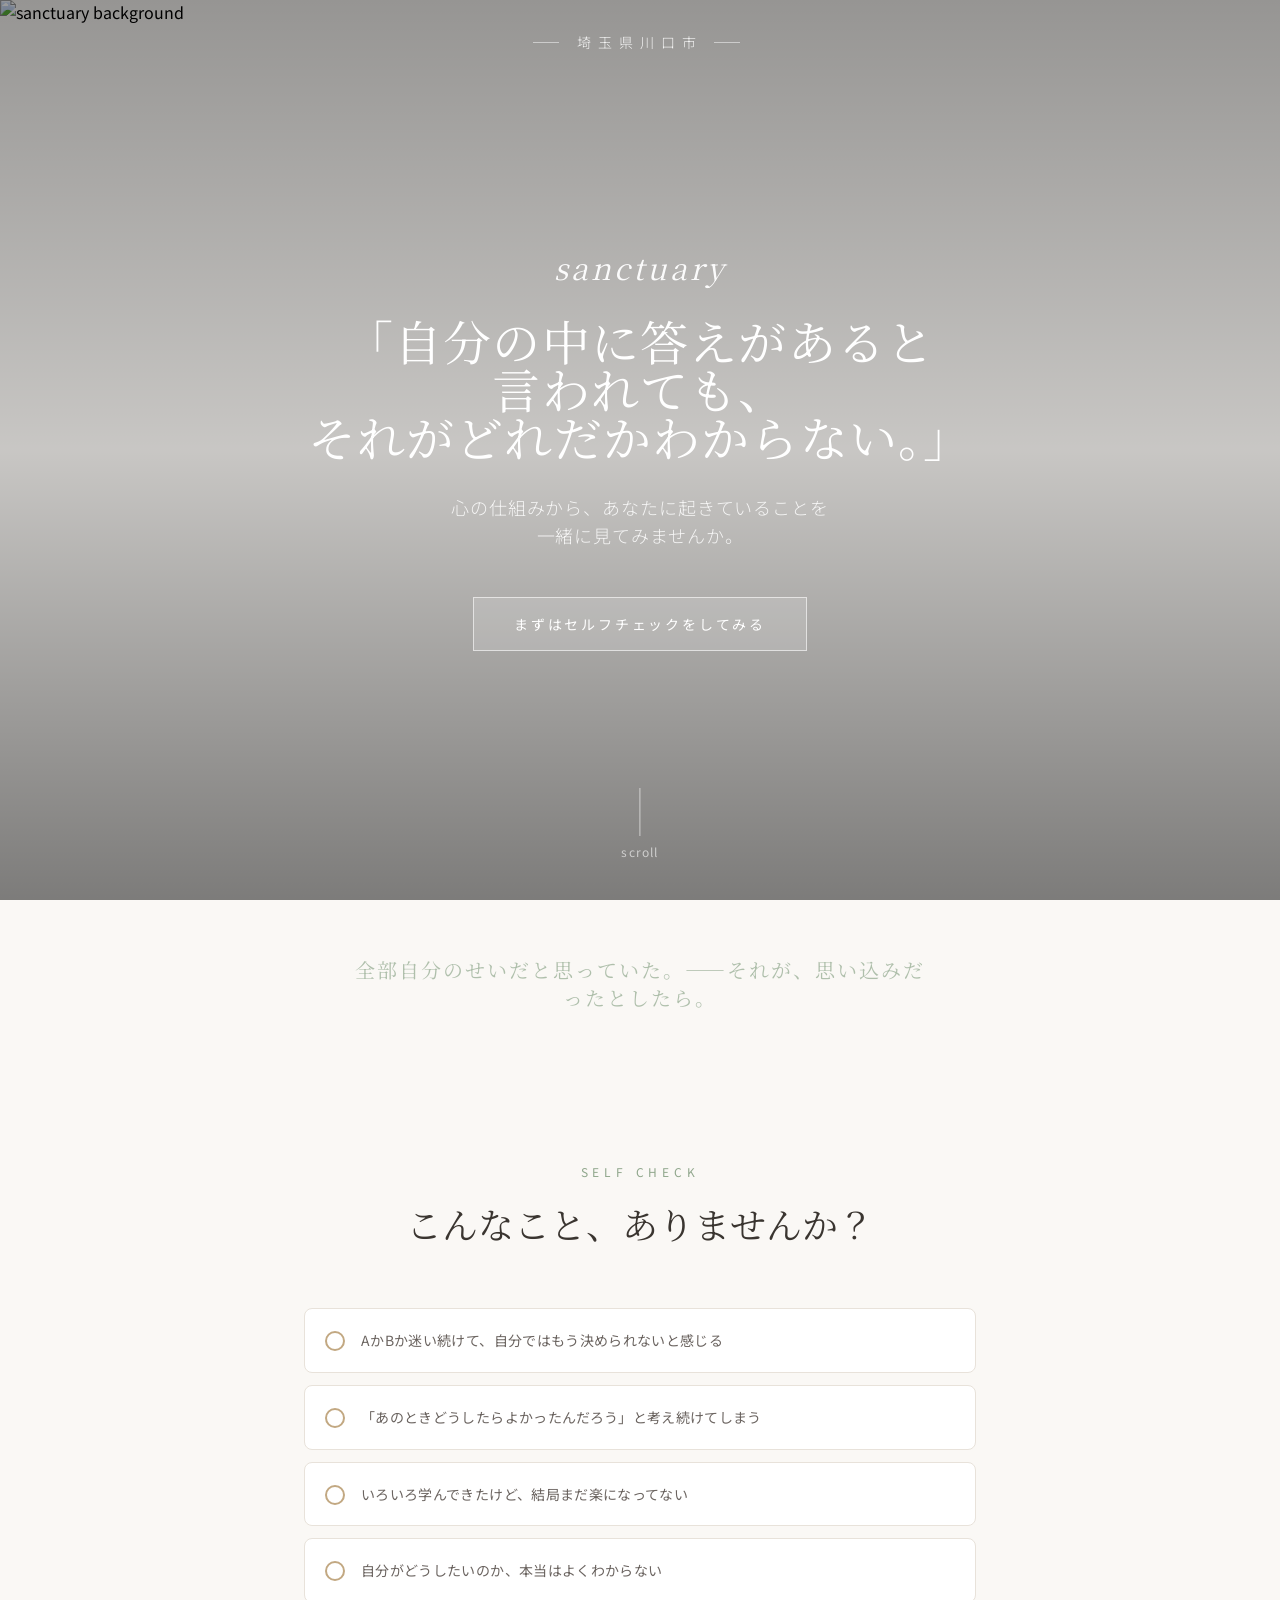
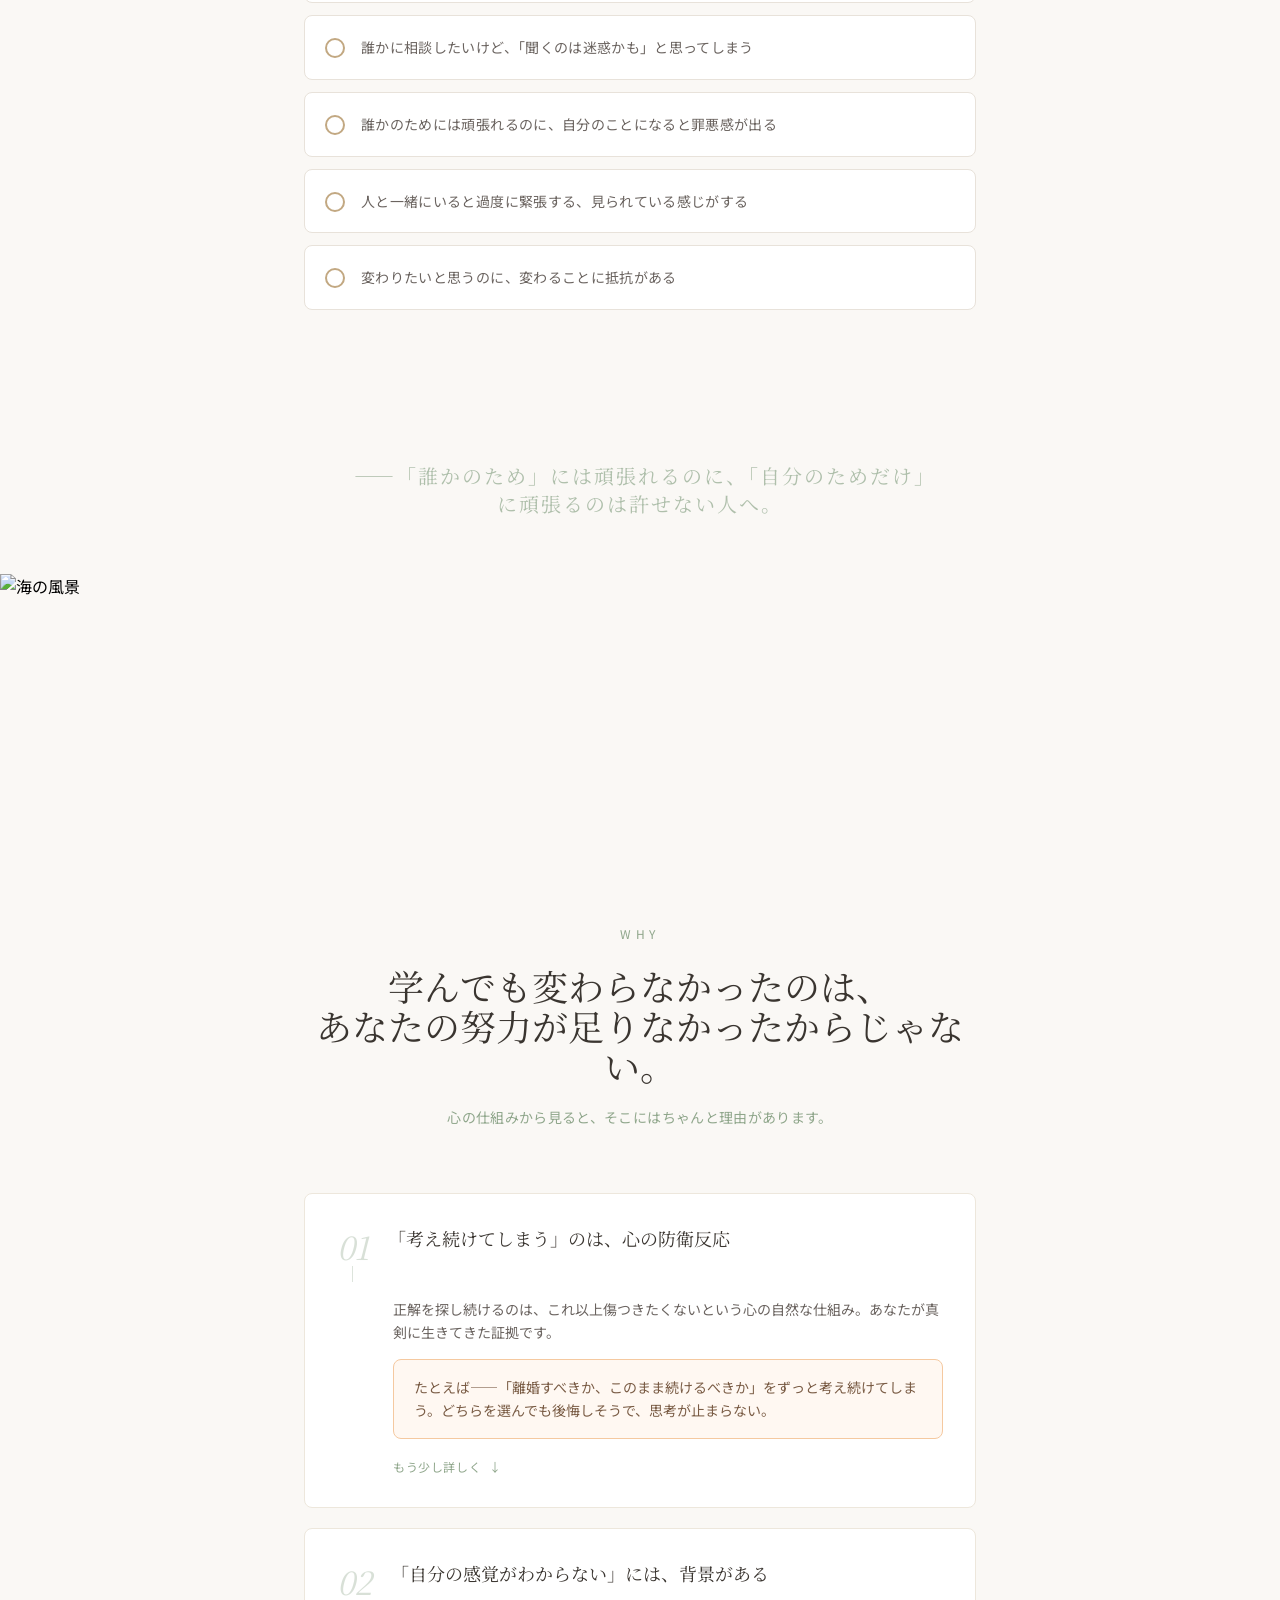
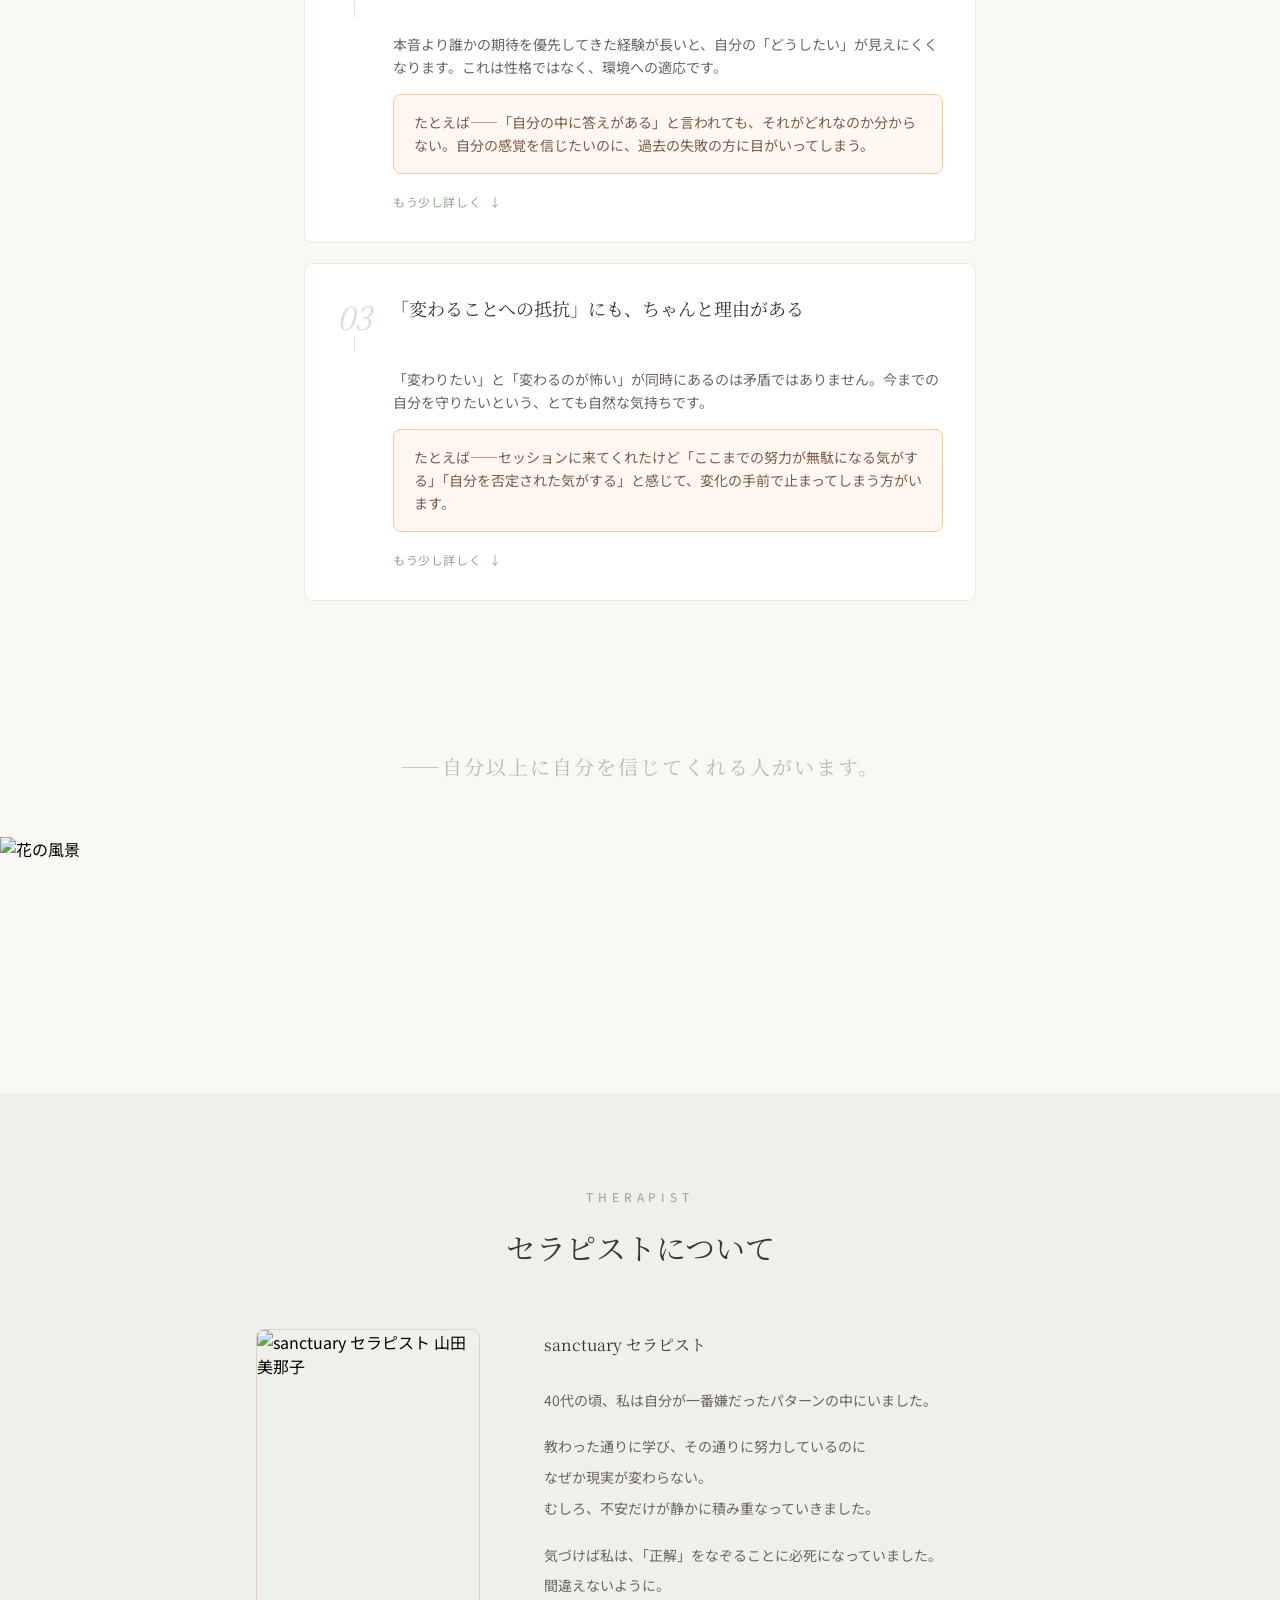
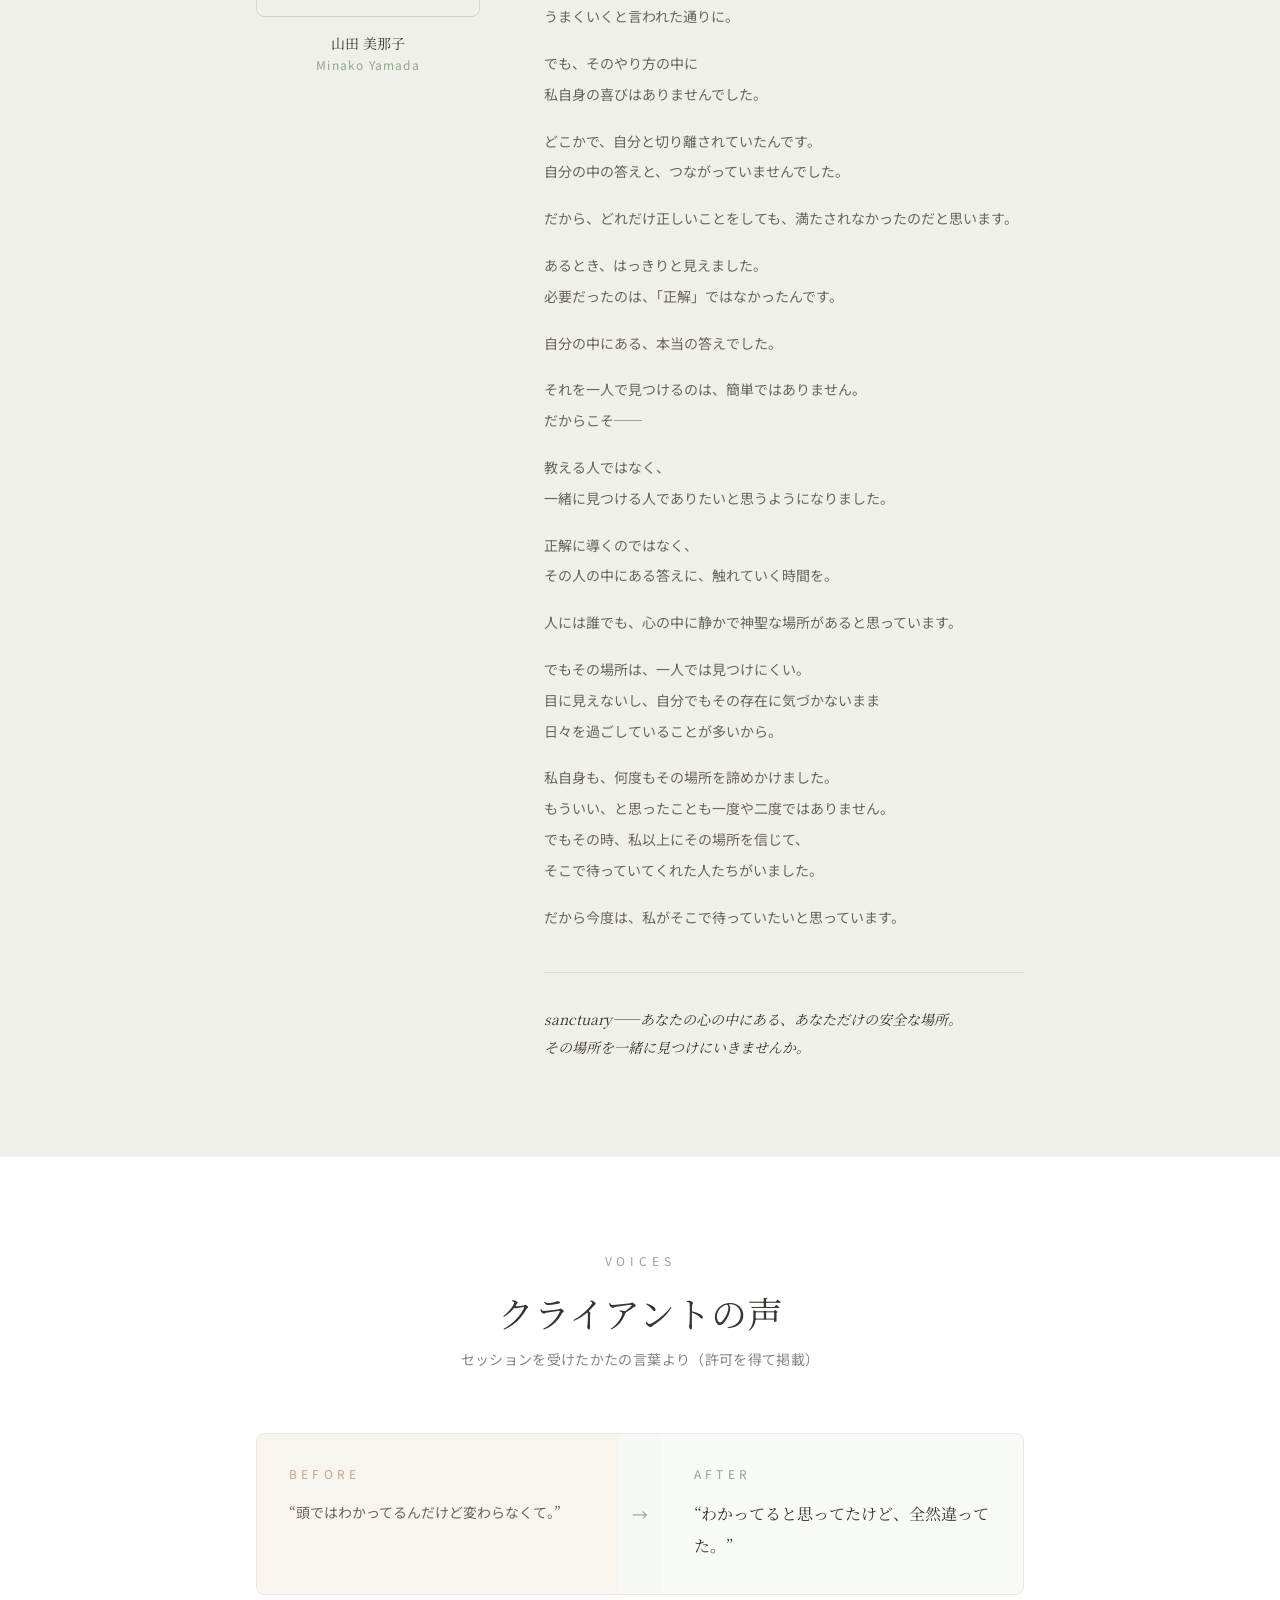
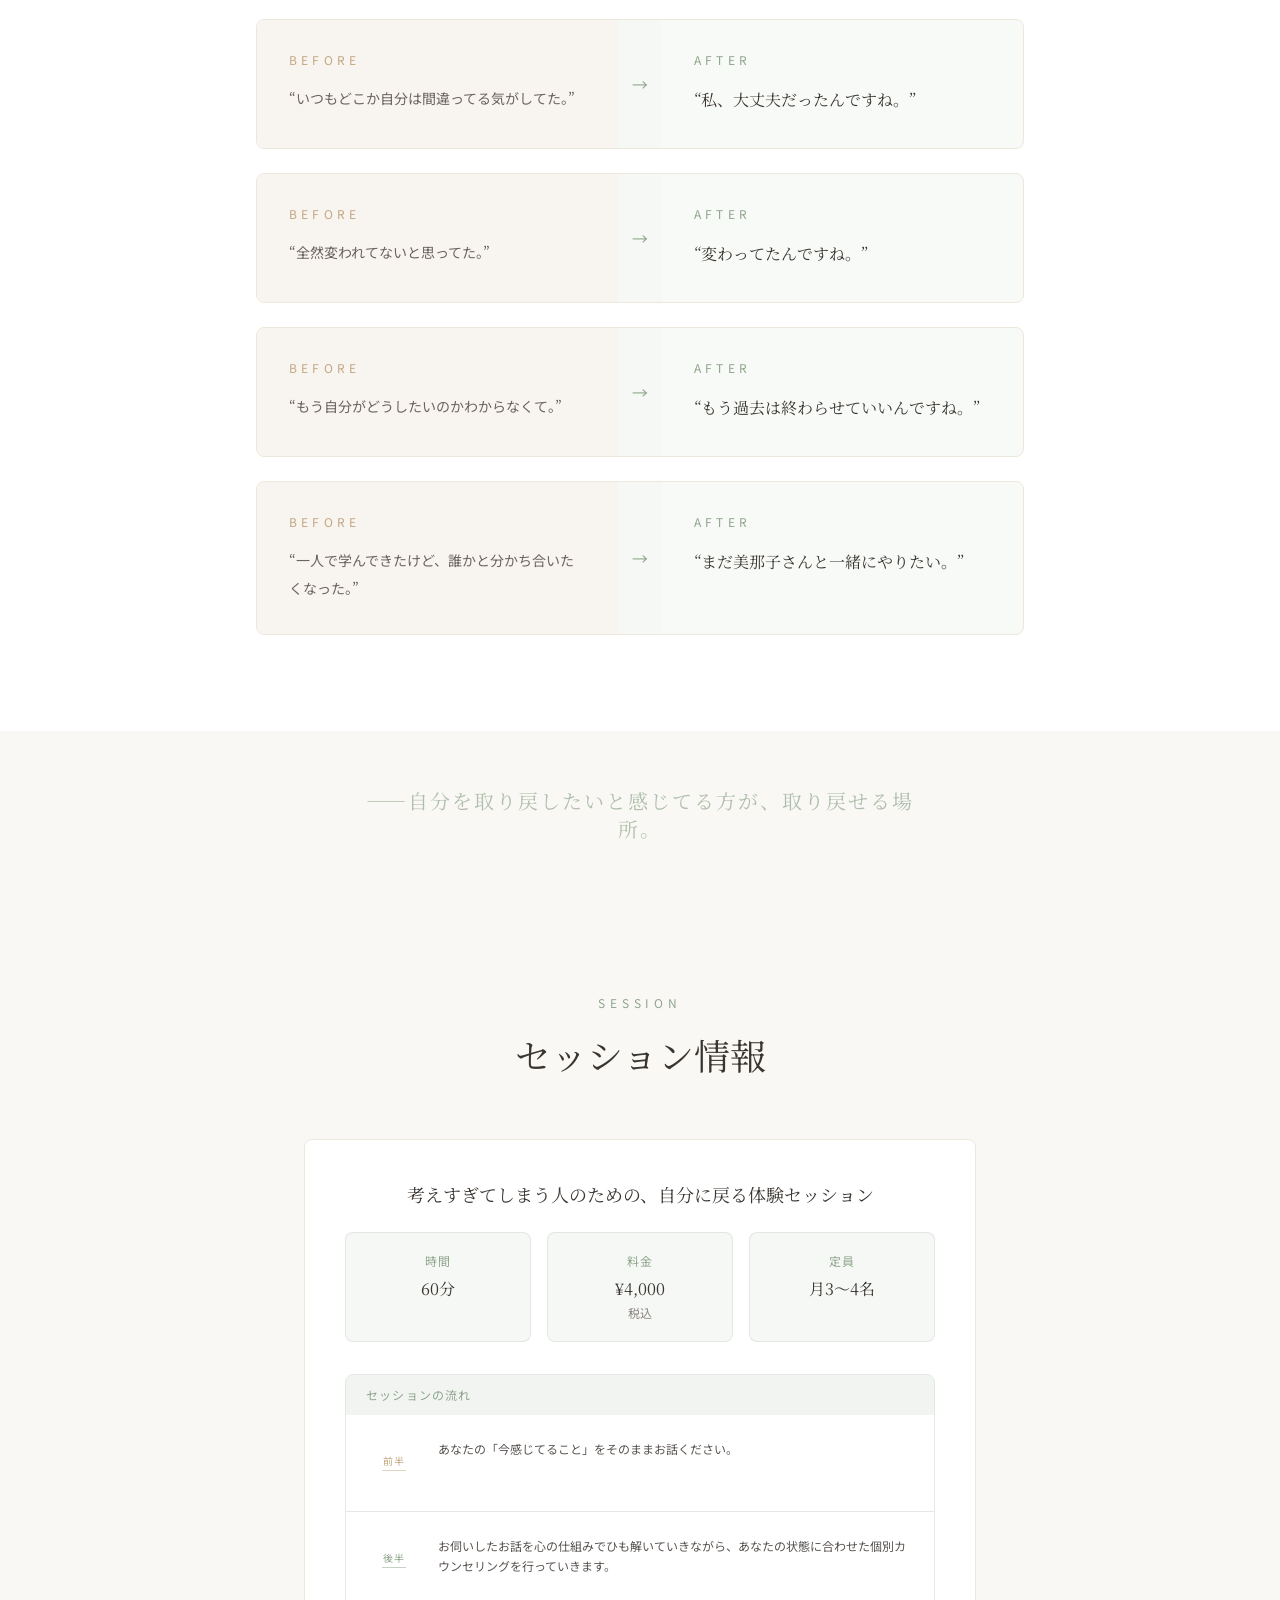
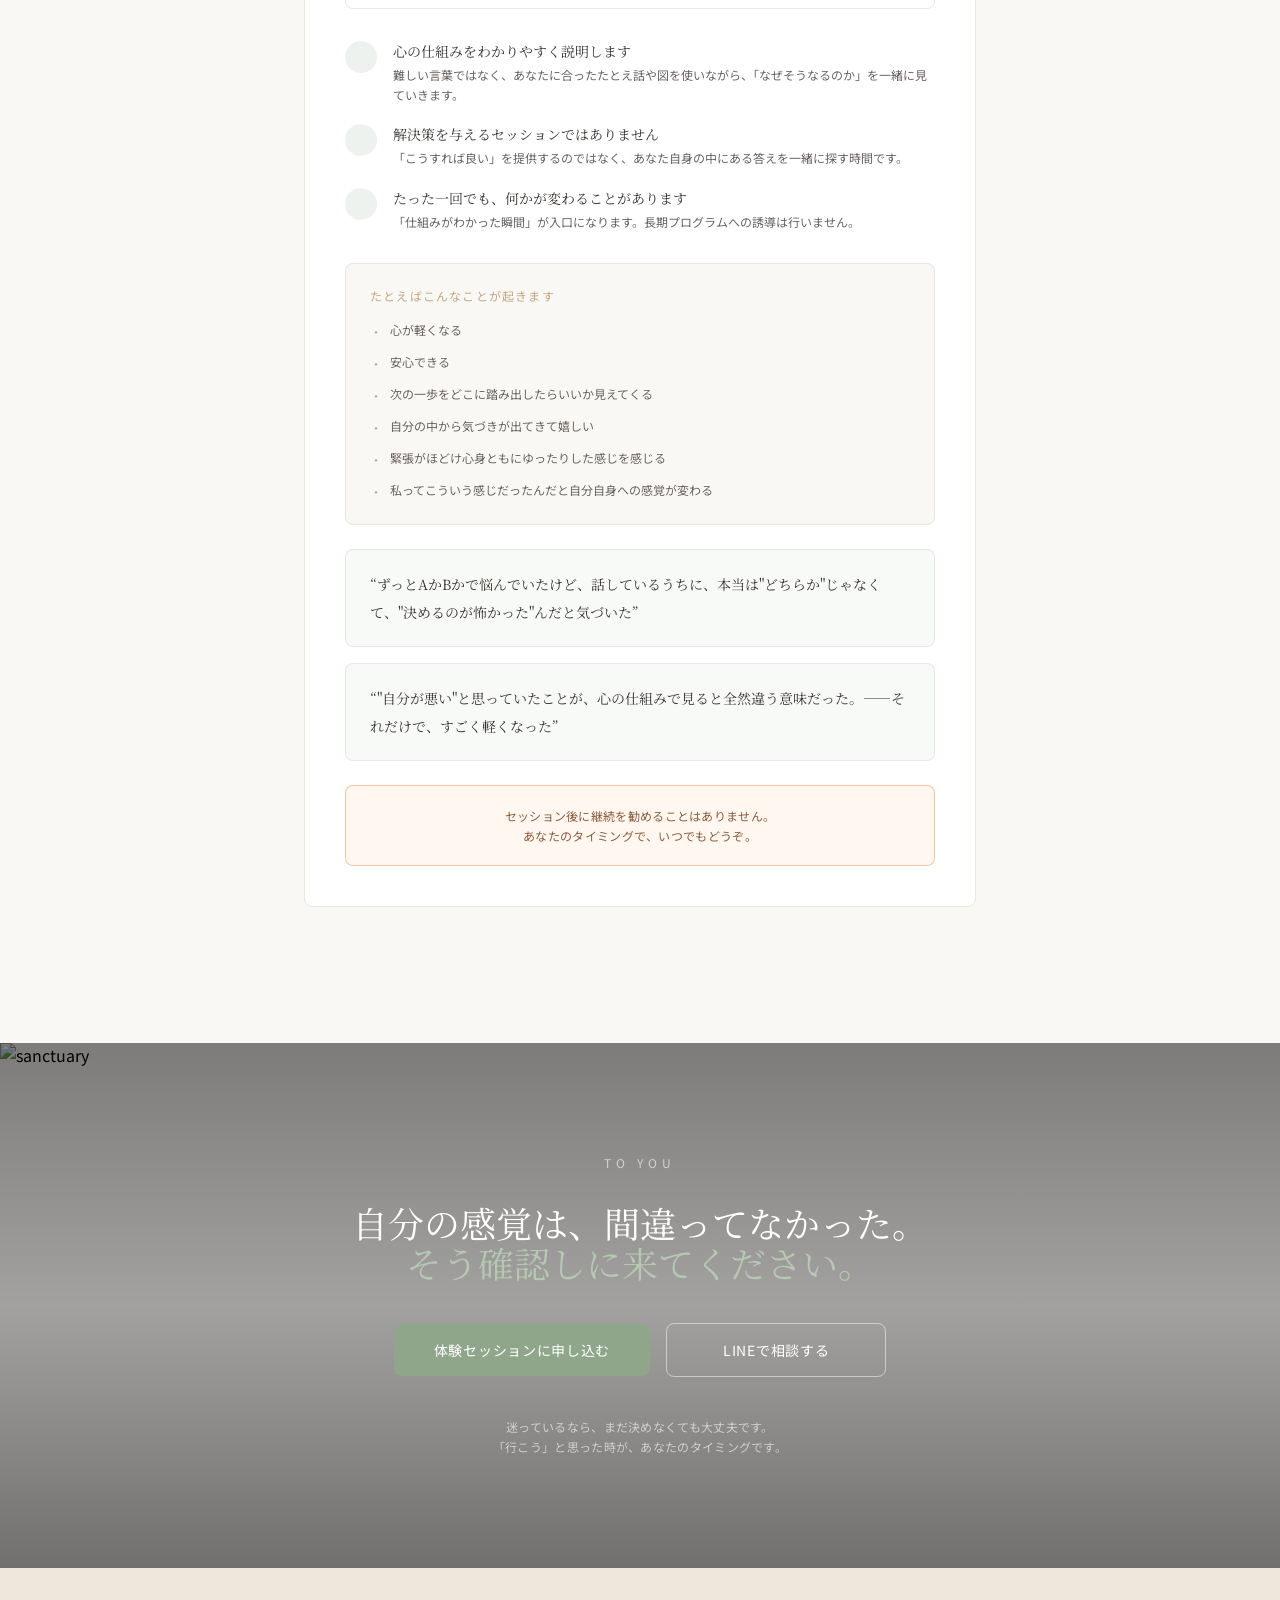
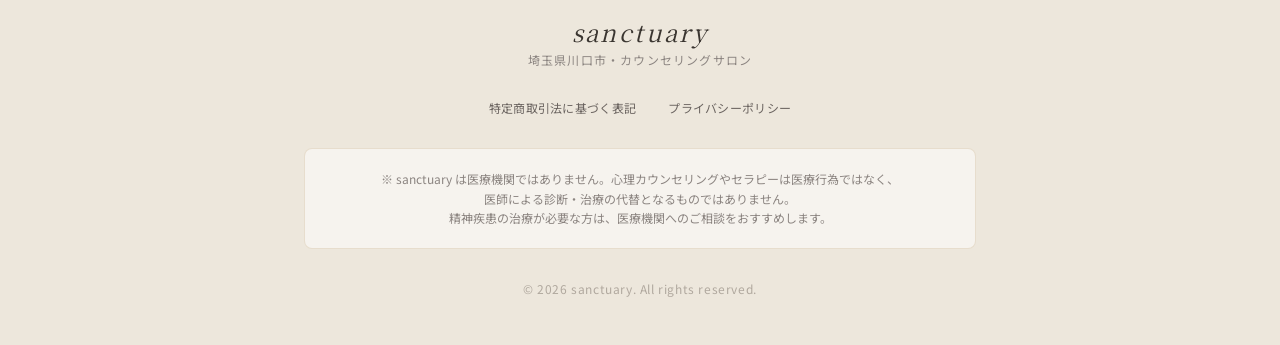
==== index.html @ d8a8094f "Add files via upload" ====
<!doctype html>
<html lang="ja">
  <head>
    <meta charset="UTF-8" />
    <meta name="viewport" content="width=device-width, initial-scale=1.0" />
    <title>sanctuary｜埼玉県川口市のセラピー・カウンセリングサロン</title>
    <meta name="description" content="埼玉県川口市のカウンセリングサロン『sanctuary』。心の仕組みから、あなたに起きていることを一緒に見ていきます。考え続けてしまう・自分の感覚がわからない・変わりたいのに変われない方へ。" />
    <meta name="keywords" content="川口市カウンセリング,埼玉セラピー,心理カウンセリング川口,sanctuary,サンクチュアリ" />
    <link rel="canonical" href="https://lp.hypnotherapy-kawaguchi.site/" />
    <meta name="last-modified" content="2026-03-23" />
    <meta name="geo.region" content="JP-11" />
    <meta name="geo.placename" content="川口市, 埼玉県" />
    <meta name="geo.position" content="35.8072;139.7257" />
    <meta name="ICBM" content="35.8072, 139.7257" />
    <meta property="og:title" content="sanctuary｜埼玉県川口市のセラピー・カウンセリングサロン" />
    <meta property="og:description" content="心の仕組みから、あなたに起きていることを一緒に見ていきます。川口市のカウンセリングサロン sanctuary。" />
    <meta property="og:type" content="website" />
    <meta property="og:locale" content="ja_JP" />
    <meta name="twitter:card" content="summary_large_image" />
    <meta name="twitter:title" content="sanctuary｜川口市カウンセリングサロン" />
    <link rel="preconnect" href="https://fonts.googleapis.com" />
    <link rel="preconnect" href="https://fonts.gstatic.com" crossorigin />
    <link href="https://fonts.googleapis.com/css2?family=Noto+Serif+JP:wght@300;400;500;600&family=Noto+Sans+JP:wght@300;400;500&display=swap" rel="stylesheet" />
    <link rel="stylesheet" href="https://cdnjs.cloudflare.com/ajax/libs/font-awesome/6.4.0/css/all.min.css" />
    <link rel="stylesheet" href="https://cdnjs.cloudflare.com/ajax/libs/remixicon/4.5.0/remixicon.min.css" />
    <script type="application/ld+json">
    {
      "@context": "https://schema.org",
      "@type": "LocalBusiness",
      "name": "sanctuary",
      "description": "埼玉県川口市のセラピー・カウンセリングサロン",
      "address": {
        "@type": "PostalAddress",
        "addressLocality": "川口市",
        "addressRegion": "埼玉県",
        "addressCountry": "JP"
      },
      "geo": {
        "@type": "GeoCoordinates",
        "latitude": 35.8072,
        "longitude": 139.7257
      },
      "url": "https://lp.hypnotherapy-kawaguchi.site/"
    }
    </script>
    <script type="module" crossorigin src="/assets/index-C9bmRJgO.js"></script>
    <link rel="stylesheet" crossorigin href="/assets/index-CUjInTkx.css">
  </head>
  <body>
    <div id="root"></div>
  </body>
</html>
---- assets/index-CUjInTkx.css ----
*,:before,:after{--tw-border-spacing-x: 0;--tw-border-spacing-y: 0;--tw-translate-x: 0;--tw-translate-y: 0;--tw-rotate: 0;--tw-skew-x: 0;--tw-skew-y: 0;--tw-scale-x: 1;--tw-scale-y: 1;--tw-pan-x: ;--tw-pan-y: ;--tw-pinch-zoom: ;--tw-scroll-snap-strictness: proximity;--tw-gradient-from-position: ;--tw-gradient-via-position: ;--tw-gradient-to-position: ;--tw-ordinal: ;--tw-slashed-zero: ;--tw-numeric-figure: ;--tw-numeric-spacing: ;--tw-numeric-fraction: ;--tw-ring-inset: ;--tw-ring-offset-width: 0px;--tw-ring-offset-color: #fff;--tw-ring-color: rgb(59 130 246 / .5);--tw-ring-offset-shadow: 0 0 #0000;--tw-ring-shadow: 0 0 #0000;--tw-shadow: 0 0 #0000;--tw-shadow-colored: 0 0 #0000;--tw-blur: ;--tw-brightness: ;--tw-contrast: ;--tw-grayscale: ;--tw-hue-rotate: ;--tw-invert: ;--tw-saturate: ;--tw-sepia: ;--tw-drop-shadow: ;--tw-backdrop-blur: ;--tw-backdrop-brightness: ;--tw-backdrop-contrast: ;--tw-backdrop-grayscale: ;--tw-backdrop-hue-rotate: ;--tw-backdrop-invert: ;--tw-backdrop-opacity: ;--tw-backdrop-saturate: ;--tw-backdrop-sepia: ;--tw-contain-size: ;--tw-contain-layout: ;--tw-contain-paint: ;--tw-contain-style: }::backdrop{--tw-border-spacing-x: 0;--tw-border-spacing-y: 0;--tw-translate-x: 0;--tw-translate-y: 0;--tw-rotate: 0;--tw-skew-x: 0;--tw-skew-y: 0;--tw-scale-x: 1;--tw-scale-y: 1;--tw-pan-x: ;--tw-pan-y: ;--tw-pinch-zoom: ;--tw-scroll-snap-strictness: proximity;--tw-gradient-from-position: ;--tw-gradient-via-position: ;--tw-gradient-to-position: ;--tw-ordinal: ;--tw-slashed-zero: ;--tw-numeric-figure: ;--tw-numeric-spacing: ;--tw-numeric-fraction: ;--tw-ring-inset: ;--tw-ring-offset-width: 0px;--tw-ring-offset-color: #fff;--tw-ring-color: rgb(59 130 246 / .5);--tw-ring-offset-shadow: 0 0 #0000;--tw-ring-shadow: 0 0 #0000;--tw-shadow: 0 0 #0000;--tw-shadow-colored: 0 0 #0000;--tw-blur: ;--tw-brightness: ;--tw-contrast: ;--tw-grayscale: ;--tw-hue-rotate: ;--tw-invert: ;--tw-saturate: ;--tw-sepia: ;--tw-drop-shadow: ;--tw-backdrop-blur: ;--tw-backdrop-brightness: ;--tw-backdrop-contrast: ;--tw-backdrop-grayscale: ;--tw-backdrop-hue-rotate: ;--tw-backdrop-invert: ;--tw-backdrop-opacity: ;--tw-backdrop-saturate: ;--tw-backdrop-sepia: ;--tw-contain-size: ;--tw-contain-layout: ;--tw-contain-paint: ;--tw-contain-style: }*,:before,:after{box-sizing:border-box;border-width:0;border-style:solid;border-color:#e5e7eb}:before,:after{--tw-content: ""}html,:host{line-height:1.5;-webkit-text-size-adjust:100%;-moz-tab-size:4;-o-tab-size:4;tab-size:4;font-family:Noto Sans JP,sans-serif;font-feature-settings:normal;font-variation-settings:normal;-webkit-tap-highlight-color:transparent}body{margin:0;line-height:inherit}hr{height:0;color:inherit;border-top-width:1px}abbr:where([title]){-webkit-text-decoration:underline dotted;text-decoration:underline dotted}h1,h2,h3,h4,h5,h6{font-size:inherit;font-weight:inherit}a{color:inherit;text-decoration:inherit}b,strong{font-weight:bolder}code,kbd,samp,pre{font-family:ui-monospace,SFMono-Regular,Menlo,Monaco,Consolas,Liberation Mono,Courier New,monospace;font-feature-settings:normal;font-variation-settings:normal;font-size:1em}small{font-size:80%}sub,sup{font-size:75%;line-height:0;position:relative;vertical-align:baseline}sub{bottom:-.25em}sup{top:-.5em}table{text-indent:0;border-color:inherit;border-collapse:collapse}button,input,optgroup,select,textarea{font-family:inherit;font-feature-settings:inherit;font-variation-settings:inherit;font-size:100%;font-weight:inherit;line-height:inherit;letter-spacing:inherit;color:inherit;margin:0;padding:0}button,select{text-transform:none}button,input:where([type=button]),input:where([type=reset]),input:where([type=submit]){-webkit-appearance:button;background-color:transparent;background-image:none}:-moz-focusring{outline:auto}:-moz-ui-invalid{box-shadow:none}progress{vertical-align:baseline}::-webkit-inner-spin-button,::-webkit-outer-spin-button{height:auto}[type=search]{-webkit-appearance:textfield;outline-offset:-2px}::-webkit-search-decoration{-webkit-appearance:none}::-webkit-file-upload-button{-webkit-appearance:button;font:inherit}summary{display:list-item}blockquote,dl,dd,h1,h2,h3,h4,h5,h6,hr,figure,p,pre{margin:0}fieldset{margin:0;padding:0}legend{padding:0}ol,ul,menu{list-style:none;margin:0;padding:0}dialog{padding:0}textarea{resize:vertical}input::-moz-placeholder,textarea::-moz-placeholder{opacity:1;color:#9ca3af}input::placeholder,textarea::placeholder{opacity:1;color:#9ca3af}button,[role=button]{cursor:pointer}:disabled{cursor:default}img,svg,video,canvas,audio,iframe,embed,object{display:block;vertical-align:middle}img,video{max-width:100%;height:auto}[hidden]:where(:not([hidden=until-found])){display:none}.pointer-events-none{pointer-events:none}.static{position:static}.fixed{position:fixed}.absolute{position:absolute}.relative{position:relative}.inset-0{inset:0}.bottom-0{bottom:0}.bottom-10{bottom:2.5rem}.left-1\/2{left:50%}.top-8{top:2rem}.z-0{z-index:0}.z-10{z-index:10}.z-50{z-index:50}.mx-auto{margin-left:auto;margin-right:auto}.mb-1{margin-bottom:.25rem}.mb-10{margin-bottom:2.5rem}.mb-12{margin-bottom:3rem}.mb-16{margin-bottom:4rem}.mb-2{margin-bottom:.5rem}.mb-3{margin-bottom:.75rem}.mb-4{margin-bottom:1rem}.mb-5{margin-bottom:1.25rem}.mb-6{margin-bottom:1.5rem}.mb-7{margin-bottom:1.75rem}.mb-8{margin-bottom:2rem}.mt-0\.5{margin-top:.125rem}.mt-1{margin-top:.25rem}.mt-10{margin-top:2.5rem}.mt-12{margin-top:3rem}.mt-2{margin-top:.5rem}.mt-3{margin-top:.75rem}.mt-4{margin-top:1rem}.mt-5{margin-top:1.25rem}.mt-6{margin-top:1.5rem}.mt-8{margin-top:2rem}.block{display:block}.inline-block{display:inline-block}.flex{display:flex}.grid{display:grid}.hidden{display:none}.h-12{height:3rem}.h-14{height:3.5rem}.h-2{height:.5rem}.h-4{height:1rem}.h-48{height:12rem}.h-5{height:1.25rem}.h-64{height:16rem}.h-8{height:2rem}.h-full{height:100%}.h-px{height:1px}.h-screen{height:100vh}.min-h-screen{min-height:100vh}.w-14{width:3.5rem}.w-2{width:.5rem}.w-5{width:1.25rem}.w-52{width:13rem}.w-6{width:1.5rem}.w-8{width:2rem}.w-full{width:100%}.w-px{width:1px}.max-w-2xl{max-width:42rem}.max-w-3xl{max-width:48rem}.max-w-md{max-width:28rem}.max-w-xl{max-width:36rem}.flex-1{flex:1 1 0%}.flex-shrink-0{flex-shrink:0}.-translate-x-1\/2{--tw-translate-x: -50%;transform:translate(var(--tw-translate-x),var(--tw-translate-y)) rotate(var(--tw-rotate)) skew(var(--tw-skew-x)) skewY(var(--tw-skew-y)) scaleX(var(--tw-scale-x)) scaleY(var(--tw-scale-y))}.translate-y-0{--tw-translate-y: 0px;transform:translate(var(--tw-translate-x),var(--tw-translate-y)) rotate(var(--tw-rotate)) skew(var(--tw-skew-x)) skewY(var(--tw-skew-y)) scaleX(var(--tw-scale-x)) scaleY(var(--tw-scale-y))}.translate-y-8{--tw-translate-y: 2rem;transform:translate(var(--tw-translate-x),var(--tw-translate-y)) rotate(var(--tw-rotate)) skew(var(--tw-skew-x)) skewY(var(--tw-skew-y)) scaleX(var(--tw-scale-x)) scaleY(var(--tw-scale-y))}.transform{transform:translate(var(--tw-translate-x),var(--tw-translate-y)) rotate(var(--tw-rotate)) skew(var(--tw-skew-x)) skewY(var(--tw-skew-y)) scaleX(var(--tw-scale-x)) scaleY(var(--tw-scale-y))}@keyframes pulse{50%{opacity:.5}}.animate-pulse{animation:pulse 2s cubic-bezier(.4,0,.6,1) infinite}.cursor-pointer{cursor:pointer}.select-none{-webkit-user-select:none;-moz-user-select:none;user-select:none}.resize-none{resize:none}.grid-cols-3{grid-template-columns:repeat(3,minmax(0,1fr))}.flex-row{flex-direction:row}.flex-col{flex-direction:column}.items-start{align-items:flex-start}.items-center{align-items:center}.justify-center{justify-content:center}.justify-between{justify-content:space-between}.gap-1{gap:.25rem}.gap-10{gap:2.5rem}.gap-2{gap:.5rem}.gap-3{gap:.75rem}.gap-4{gap:1rem}.gap-5{gap:1.25rem}.gap-8{gap:2rem}.space-y-0>:not([hidden])~:not([hidden]){--tw-space-y-reverse: 0;margin-top:calc(0px * calc(1 - var(--tw-space-y-reverse)));margin-bottom:calc(0px * var(--tw-space-y-reverse))}.space-y-10>:not([hidden])~:not([hidden]){--tw-space-y-reverse: 0;margin-top:calc(2.5rem * calc(1 - var(--tw-space-y-reverse)));margin-bottom:calc(2.5rem * var(--tw-space-y-reverse))}.space-y-3>:not([hidden])~:not([hidden]){--tw-space-y-reverse: 0;margin-top:calc(.75rem * calc(1 - var(--tw-space-y-reverse)));margin-bottom:calc(.75rem * var(--tw-space-y-reverse))}.space-y-4>:not([hidden])~:not([hidden]){--tw-space-y-reverse: 0;margin-top:calc(1rem * calc(1 - var(--tw-space-y-reverse)));margin-bottom:calc(1rem * var(--tw-space-y-reverse))}.space-y-5>:not([hidden])~:not([hidden]){--tw-space-y-reverse: 0;margin-top:calc(1.25rem * calc(1 - var(--tw-space-y-reverse)));margin-bottom:calc(1.25rem * var(--tw-space-y-reverse))}.space-y-6>:not([hidden])~:not([hidden]){--tw-space-y-reverse: 0;margin-top:calc(1.5rem * calc(1 - var(--tw-space-y-reverse)));margin-bottom:calc(1.5rem * var(--tw-space-y-reverse))}.divide-y>:not([hidden])~:not([hidden]){--tw-divide-y-reverse: 0;border-top-width:calc(1px * calc(1 - var(--tw-divide-y-reverse)));border-bottom-width:calc(1px * var(--tw-divide-y-reverse))}.overflow-hidden{overflow:hidden}.whitespace-nowrap{white-space:nowrap}.whitespace-pre-line{white-space:pre-line}.rounded-full{border-radius:9999px}.rounded-lg{border-radius:.5rem}.rounded-none{border-radius:0}.border{border-width:1px}.border-2{border-width:2px}.border-b{border-bottom-width:1px}.border-white\/50{border-color:#ffffff80}.border-white\/60{border-color:#fff9}.bg-\[\#FAF8F5\]{--tw-bg-opacity: 1;background-color:rgb(250 248 245 / var(--tw-bg-opacity, 1))}.bg-white{--tw-bg-opacity: 1;background-color:rgb(255 255 255 / var(--tw-bg-opacity, 1))}.bg-white\/15{background-color:#ffffff26}.bg-gradient-to-b{background-image:linear-gradient(to bottom,var(--tw-gradient-stops))}.from-black\/40{--tw-gradient-from: rgb(0 0 0 / .4) var(--tw-gradient-from-position);--tw-gradient-to: rgb(0 0 0 / 0) var(--tw-gradient-to-position);--tw-gradient-stops: var(--tw-gradient-from), var(--tw-gradient-to)}.from-black\/50{--tw-gradient-from: rgb(0 0 0 / .5) var(--tw-gradient-from-position);--tw-gradient-to: rgb(0 0 0 / 0) var(--tw-gradient-to-position);--tw-gradient-stops: var(--tw-gradient-from), var(--tw-gradient-to)}.via-black\/20{--tw-gradient-to: rgb(0 0 0 / 0) var(--tw-gradient-to-position);--tw-gradient-stops: var(--tw-gradient-from), rgb(0 0 0 / .2) var(--tw-gradient-via-position), var(--tw-gradient-to)}.via-black\/35{--tw-gradient-to: rgb(0 0 0 / 0) var(--tw-gradient-to-position);--tw-gradient-stops: var(--tw-gradient-from), rgb(0 0 0 / .35) var(--tw-gradient-via-position), var(--tw-gradient-to)}.to-black\/50{--tw-gradient-to: rgb(0 0 0 / .5) var(--tw-gradient-to-position)}.to-black\/55{--tw-gradient-to: rgb(0 0 0 / .55) var(--tw-gradient-to-position)}.object-cover{-o-object-fit:cover;object-fit:cover}.object-center{-o-object-position:center;object-position:center}.object-top{-o-object-position:top;object-position:top}.p-4{padding:1rem}.p-5{padding:1.25rem}.p-6{padding:1.5rem}.p-8{padding:2rem}.px-10{padding-left:2.5rem;padding-right:2.5rem}.px-4{padding-left:1rem;padding-right:1rem}.px-5{padding-left:1.25rem;padding-right:1.25rem}.px-6{padding-left:1.5rem;padding-right:1.5rem}.px-8{padding-left:2rem;padding-right:2rem}.py-12{padding-top:3rem;padding-bottom:3rem}.py-14{padding-top:3.5rem;padding-bottom:3.5rem}.py-16{padding-top:4rem;padding-bottom:4rem}.py-24{padding-top:6rem;padding-bottom:6rem}.py-28{padding-top:7rem;padding-bottom:7rem}.py-3{padding-top:.75rem;padding-bottom:.75rem}.py-4{padding-top:1rem;padding-bottom:1rem}.py-5{padding-top:1.25rem;padding-bottom:1.25rem}.py-6{padding-top:1.5rem;padding-bottom:1.5rem}.py-8{padding-top:2rem;padding-bottom:2rem}.pb-2{padding-bottom:.5rem}.pb-4{padding-bottom:1rem}.pb-8{padding-bottom:2rem}.pl-14{padding-left:3.5rem}.pl-2{padding-left:.5rem}.pt-1{padding-top:.25rem}.pt-8{padding-top:2rem}.text-left{text-align:left}.text-center{text-align:center}.font-mono{font-family:ui-monospace,SFMono-Regular,Menlo,Monaco,Consolas,Liberation Mono,Courier New,monospace}.font-sans{font-family:Noto Sans JP,sans-serif}.font-serif{font-family:"Noto Serif JP",serif}.text-2xl{font-size:1.5rem;line-height:2rem}.text-3xl{font-size:1.875rem;line-height:2.25rem}.text-9xl{font-size:8rem;line-height:1}.text-\[10px\]{font-size:10px}.text-base{font-size:1rem;line-height:1.5rem}.text-lg{font-size:1.125rem;line-height:1.75rem}.text-sm{font-size:.875rem;line-height:1.25rem}.text-xl{font-size:1.25rem;line-height:1.75rem}.text-xs{font-size:.75rem;line-height:1rem}.font-black{font-weight:900}.font-light{font-weight:300}.font-semibold{font-weight:600}.uppercase{text-transform:uppercase}.italic{font-style:italic}.leading-\[2\.2\]{line-height:2.2}.leading-loose{line-height:2}.leading-none{line-height:1}.leading-relaxed{line-height:1.625}.leading-snug{line-height:1.375}.tracking-\[0\.2em\]{letter-spacing:.2em}.tracking-\[0\.35em\]{letter-spacing:.35em}.tracking-\[0\.4em\]{letter-spacing:.4em}.tracking-\[0\.5em\]{letter-spacing:.5em}.tracking-tight{letter-spacing:-.025em}.tracking-wide{letter-spacing:.025em}.tracking-wider{letter-spacing:.05em}.tracking-widest{letter-spacing:.1em}.text-\[\#3A3530\]{--tw-text-opacity: 1;color:rgb(58 53 48 / var(--tw-text-opacity, 1))}.text-\[\#5A5450\]{--tw-text-opacity: 1;color:rgb(90 84 80 / var(--tw-text-opacity, 1))}.text-\[\#6B6460\]{--tw-text-opacity: 1;color:rgb(107 100 96 / var(--tw-text-opacity, 1))}.text-\[\#7A5C45\]{--tw-text-opacity: 1;color:rgb(122 92 69 / var(--tw-text-opacity, 1))}.text-\[\#8B5E3C\]{--tw-text-opacity: 1;color:rgb(139 94 60 / var(--tw-text-opacity, 1))}.text-\[\#8B8480\]{--tw-text-opacity: 1;color:rgb(139 132 128 / var(--tw-text-opacity, 1))}.text-\[\#8FA68B\]{--tw-text-opacity: 1;color:rgb(143 166 139 / var(--tw-text-opacity, 1))}.text-\[\#B0A89E\]{--tw-text-opacity: 1;color:rgb(176 168 158 / var(--tw-text-opacity, 1))}.text-\[\#B5C9B2\]{--tw-text-opacity: 1;color:rgb(181 201 178 / var(--tw-text-opacity, 1))}.text-\[\#C2A882\]{--tw-text-opacity: 1;color:rgb(194 168 130 / var(--tw-text-opacity, 1))}.text-gray-400{--tw-text-opacity: 1;color:rgb(156 163 175 / var(--tw-text-opacity, 1))}.text-gray-50{--tw-text-opacity: 1;color:rgb(249 250 251 / var(--tw-text-opacity, 1))}.text-gray-500{--tw-text-opacity: 1;color:rgb(107 114 128 / var(--tw-text-opacity, 1))}.text-red-500{--tw-text-opacity: 1;color:rgb(239 68 68 / var(--tw-text-opacity, 1))}.text-white{--tw-text-opacity: 1;color:rgb(255 255 255 / var(--tw-text-opacity, 1))}.text-white\/60{color:#fff9}.text-white\/85{color:#ffffffd9}.text-white\/90{color:#ffffffe6}.text-white\/95{color:#fffffff2}.underline{text-decoration-line:underline}.underline-offset-4{text-underline-offset:4px}.opacity-0{opacity:0}.opacity-100{opacity:1}.opacity-60{opacity:.6}.outline-none{outline:2px solid transparent;outline-offset:2px}.transition{transition-property:color,background-color,border-color,text-decoration-color,fill,stroke,opacity,box-shadow,transform,filter,backdrop-filter;transition-timing-function:cubic-bezier(.4,0,.2,1);transition-duration:.15s}.transition-all{transition-property:all;transition-timing-function:cubic-bezier(.4,0,.2,1);transition-duration:.15s}.transition-colors{transition-property:color,background-color,border-color,text-decoration-color,fill,stroke;transition-timing-function:cubic-bezier(.4,0,.2,1);transition-duration:.15s}.transition-opacity{transition-property:opacity;transition-timing-function:cubic-bezier(.4,0,.2,1);transition-duration:.15s}.transition-transform{transition-property:transform;transition-timing-function:cubic-bezier(.4,0,.2,1);transition-duration:.15s}.duration-1000{transition-duration:1s}.duration-200{transition-duration:.2s}.duration-300{transition-duration:.3s}.duration-500{transition-duration:.5s}.duration-700{transition-duration:.7s}.hover\:bg-white\/10:hover{background-color:#ffffff1a}.hover\:bg-white\/25:hover{background-color:#ffffff40}.hover\:text-\[\#3A3530\]:hover{--tw-text-opacity: 1;color:rgb(58 53 48 / var(--tw-text-opacity, 1))}.hover\:text-\[\#6B8A67\]:hover{--tw-text-opacity: 1;color:rgb(107 138 103 / var(--tw-text-opacity, 1))}.hover\:opacity-70:hover{opacity:.7}.hover\:opacity-90:hover{opacity:.9}.disabled\:opacity-60:disabled{opacity:.6}@media(min-width:640px){.sm\:w-44{width:11rem}.sm\:flex-row{flex-direction:row}}@media(min-width:768px){.md\:mx-0{margin-left:0;margin-right:0}.md\:block{display:block}.md\:hidden{display:none}.md\:h-64{height:16rem}.md\:h-72{height:18rem}.md\:w-56{width:14rem}.md\:flex-row{flex-direction:row}.md\:flex-col{flex-direction:column}.md\:gap-16{gap:4rem}.md\:p-10{padding:2.5rem}.md\:p-8{padding:2rem}.md\:px-1{padding-left:.25rem;padding-right:.25rem}.md\:py-0{padding-top:0;padding-bottom:0}.md\:text-2xl{font-size:1.5rem;line-height:2rem}.md\:text-3xl{font-size:1.875rem;line-height:2.25rem}.md\:text-4xl{font-size:2.25rem;line-height:2.5rem}.md\:text-5xl{font-size:3rem;line-height:1}.md\:text-\[12rem\]{font-size:12rem}.md\:text-lg{font-size:1.125rem;line-height:1.75rem}.md\:text-xl{font-size:1.25rem;line-height:1.75rem}}
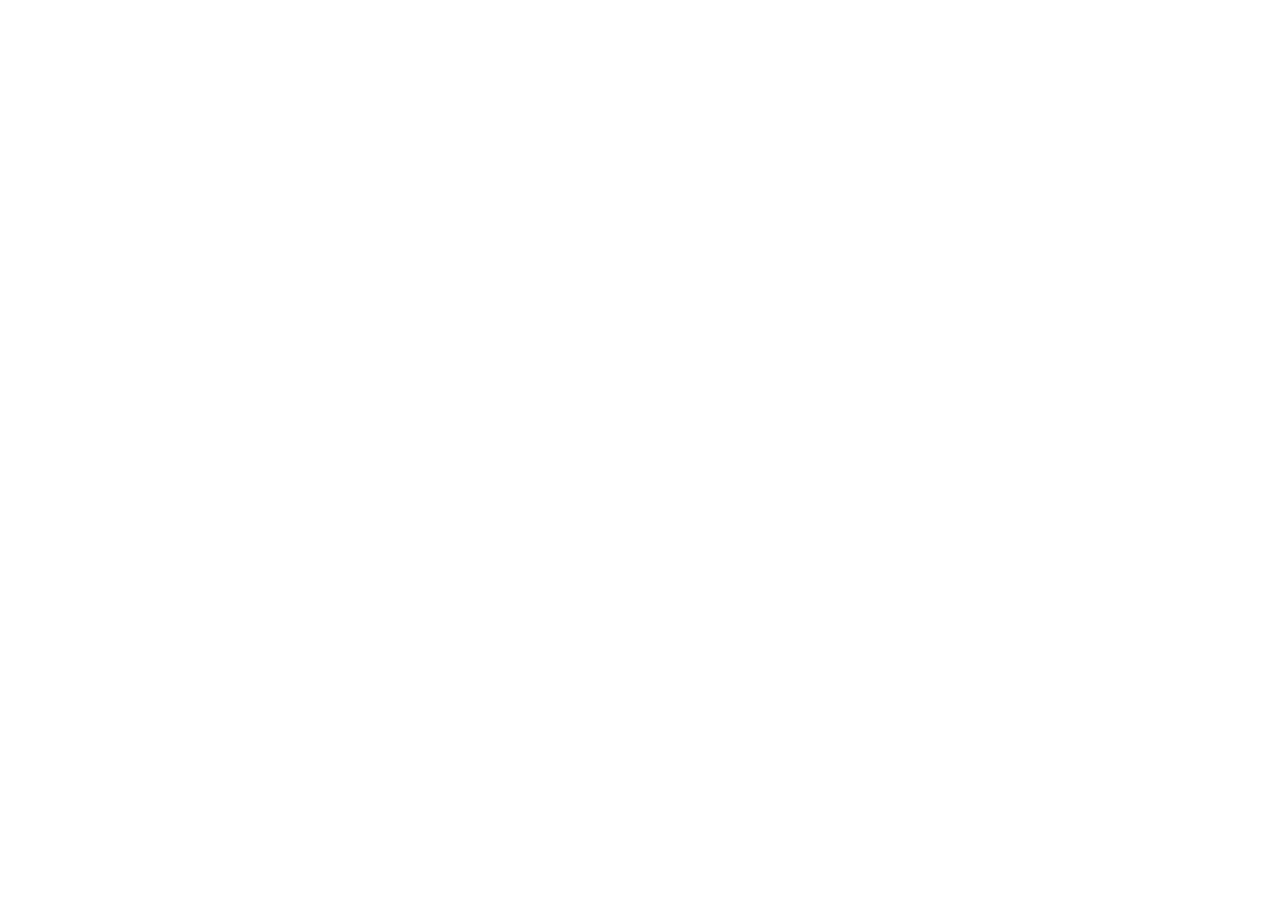
==== commit 696bc81a: "Meta Pixel設置 (ID: 958810983221095)" ====
--- a/index.html
+++ b/index.html
@@ -2,9 +2,10 @@
 <html lang="ja">
   <head>
     <meta charset="UTF-8" />
+    <link rel="icon" type="image/svg+xml" href="./vite.svg" />
     <meta name="viewport" content="width=device-width, initial-scale=1.0" />
     <title>sanctuary｜埼玉県川口市のセラピー・カウンセリングサロン</title>
-    <meta name="description" content="埼玉県川口市のカウンセリングサロン『sanctuary』。心の仕組みから、あなたに起きていることを一緒に見ていきます。考え続けてしまう・自分の感覚がわからない・変わりたいのに変われない方へ。" />
+    <meta name="description" content="埼玉県川口市のカウンセリングサロン「sanctuary」。心の仕組みから、あなたに起きていることを一緒に見ていきます。考え続けてしまう・自分の感覚がわからない・変わりたいのに変われない方へ。" />
     <meta name="keywords" content="川口市カウンセリング,埼玉セラピー,心理カウンセリング川口,sanctuary,サンクチュアリ" />
     <link rel="canonical" href="https://lp.hypnotherapy-kawaguchi.site/" />
     <meta name="last-modified" content="2026-03-23" />
@@ -43,8 +44,25 @@
       "url": "https://lp.hypnotherapy-kawaguchi.site/"
     }
     </script>
-    <script type="module" crossorigin src="/assets/index-C9bmRJgO.js"></script>
-    <link rel="stylesheet" crossorigin href="/assets/index-CUjInTkx.css">
+    <script type="module" crossorigin src="./assets/index-D2WRVsPv.js"></script>
+    <link rel="stylesheet" crossorigin href="./assets/index-CUjInTkx.css">
+    <!-- Meta Pixel Code -->
+    <script>
+    !function(f,b,e,v,n,t,s)
+    {if(f.fbq)return;n=f.fbq=function(){n.callMethod?
+    n.callMethod.apply(n,arguments):n.queue.push(arguments)};
+    if(!f._fbq)f._fbq=n;n.push=n;n.loaded=!0;n.version='2.0';
+    n.queue=[];t=b.createElement(e);t.async=!0;
+    t.src=v;s=b.getElementsByTagName(e)[0];
+    s.parentNode.insertBefore(t,s)}(window, document,'script',
+    'https://connect.facebook.net/en_US/fbevents.js');
+    fbq('init', '958810983221095');
+    fbq('track', 'PageView');
+    </script>
+    <noscript><img height="1" width="1" style="display:none"
+    src="https://www.facebook.com/tr?id=958810983221095&ev=PageView&noscript=1"
+    /></noscript>
+    <!-- End Meta Pixel Code -->
   </head>
   <body>
     <div id="root"></div>
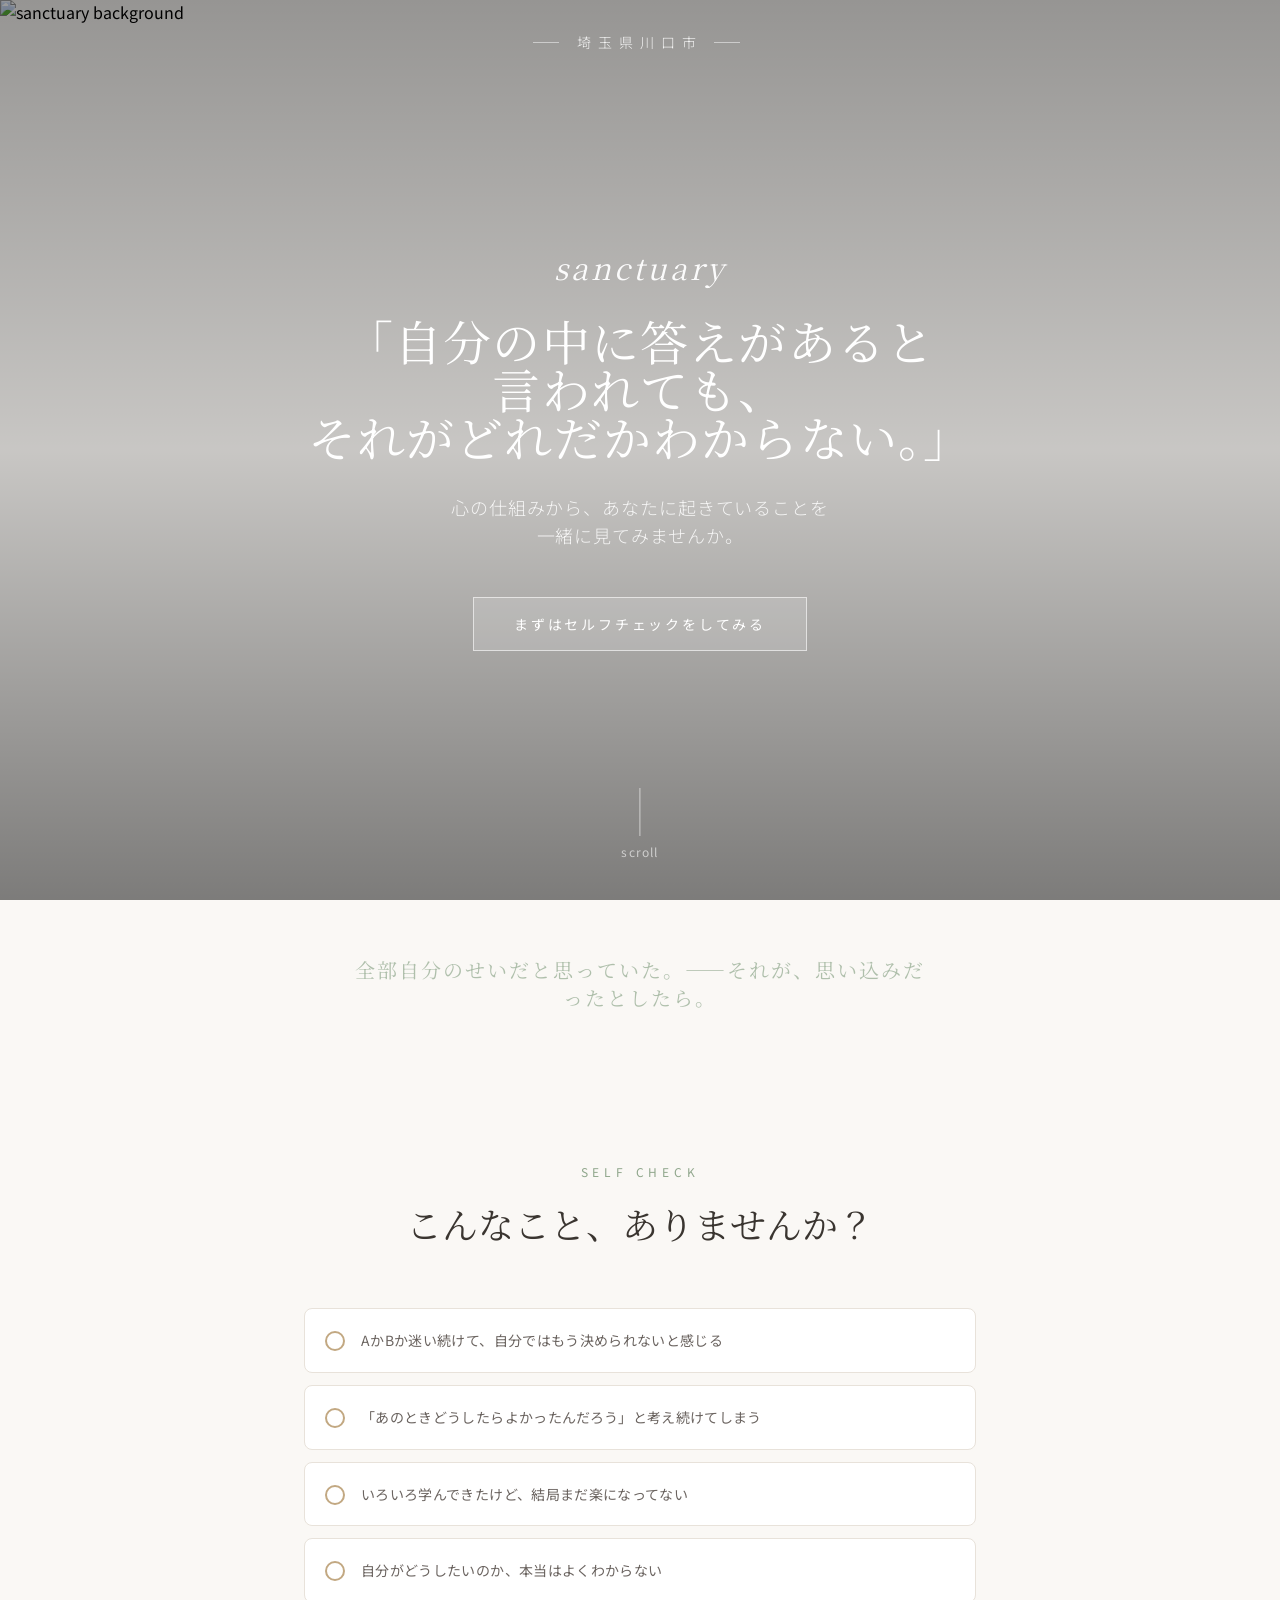
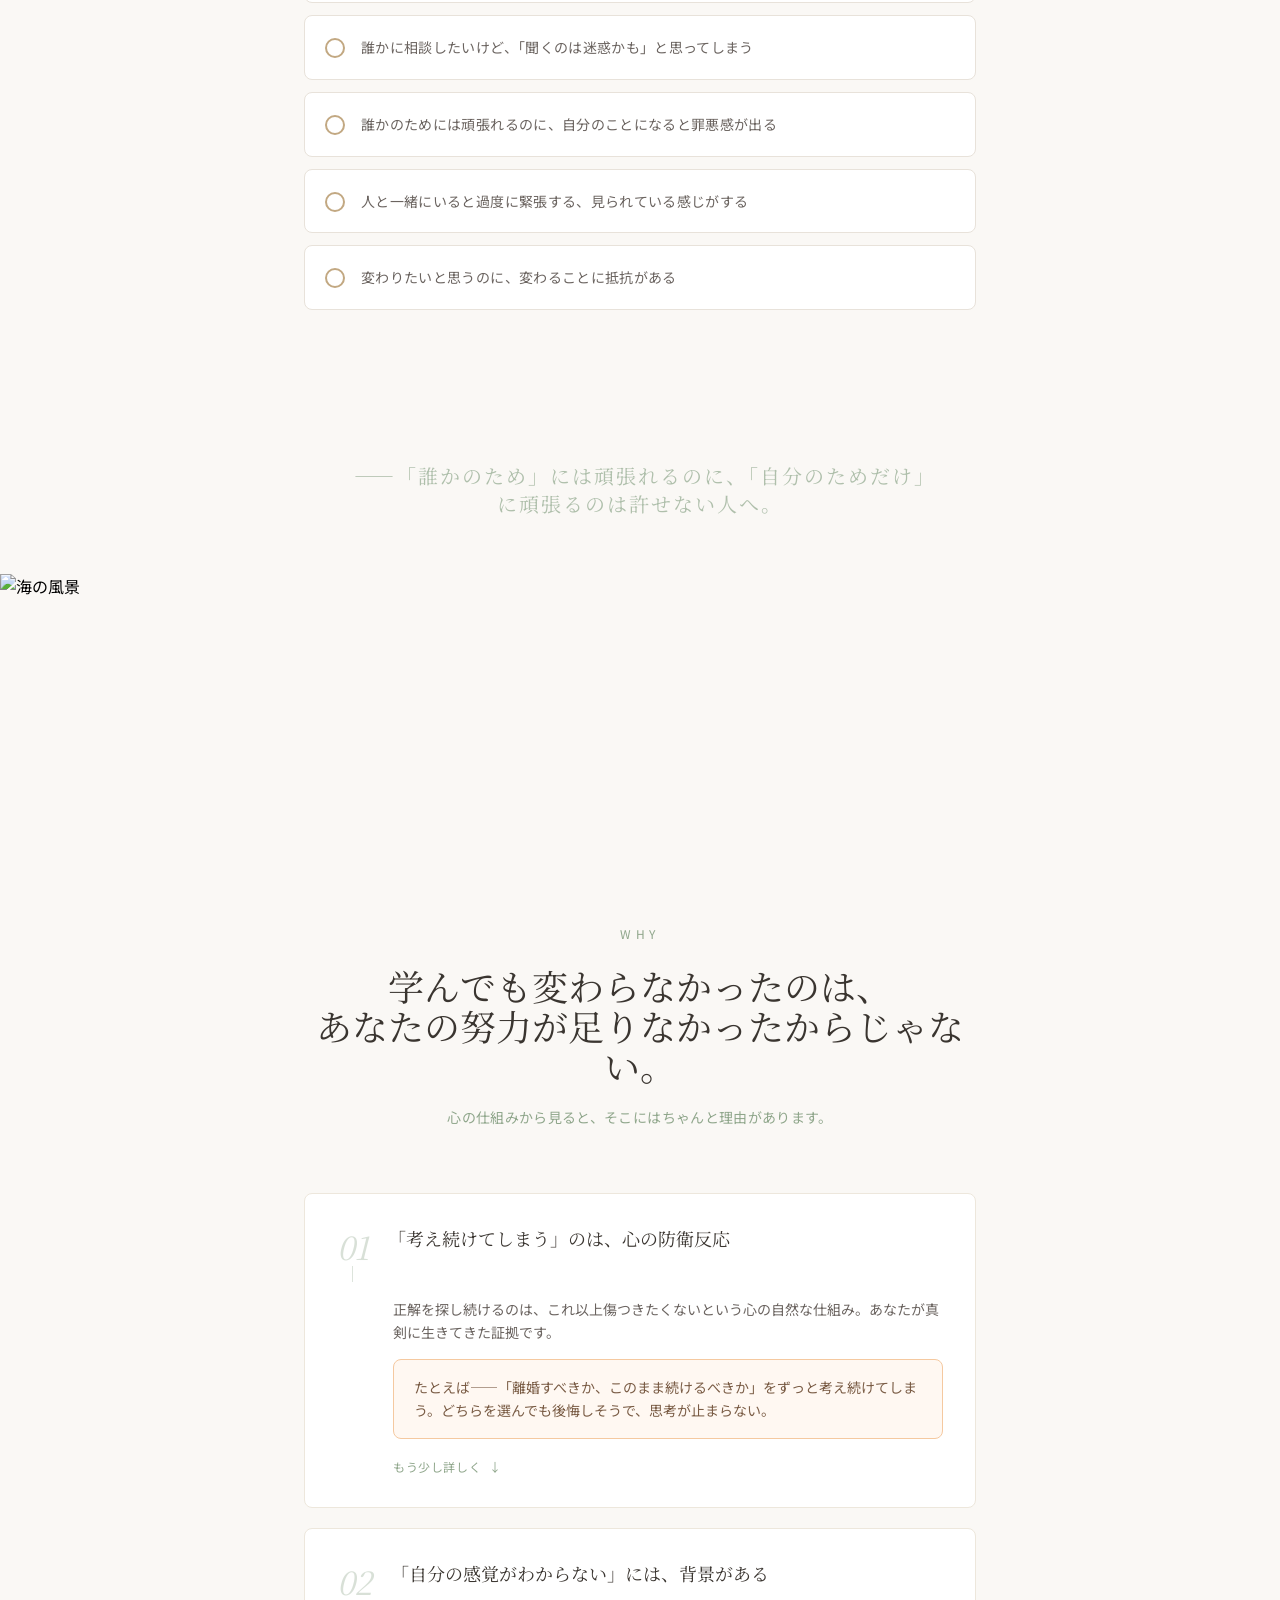
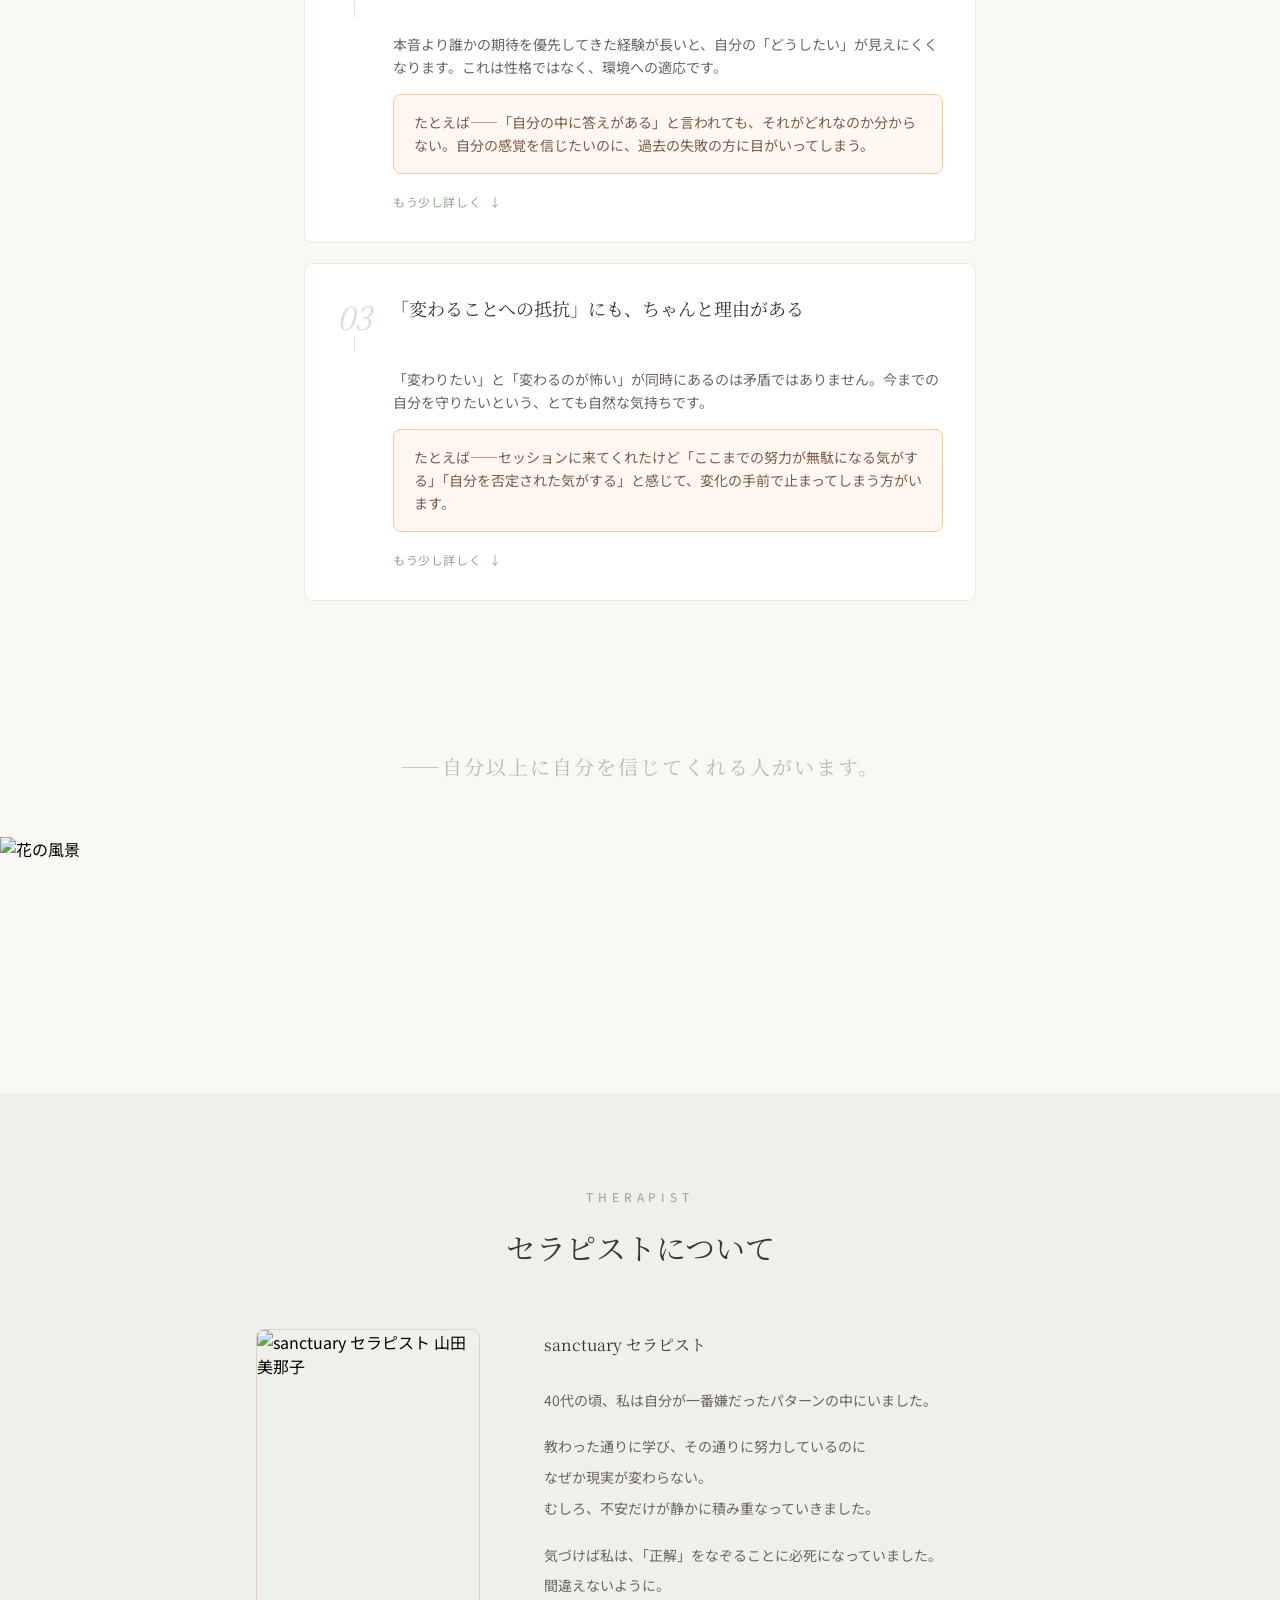
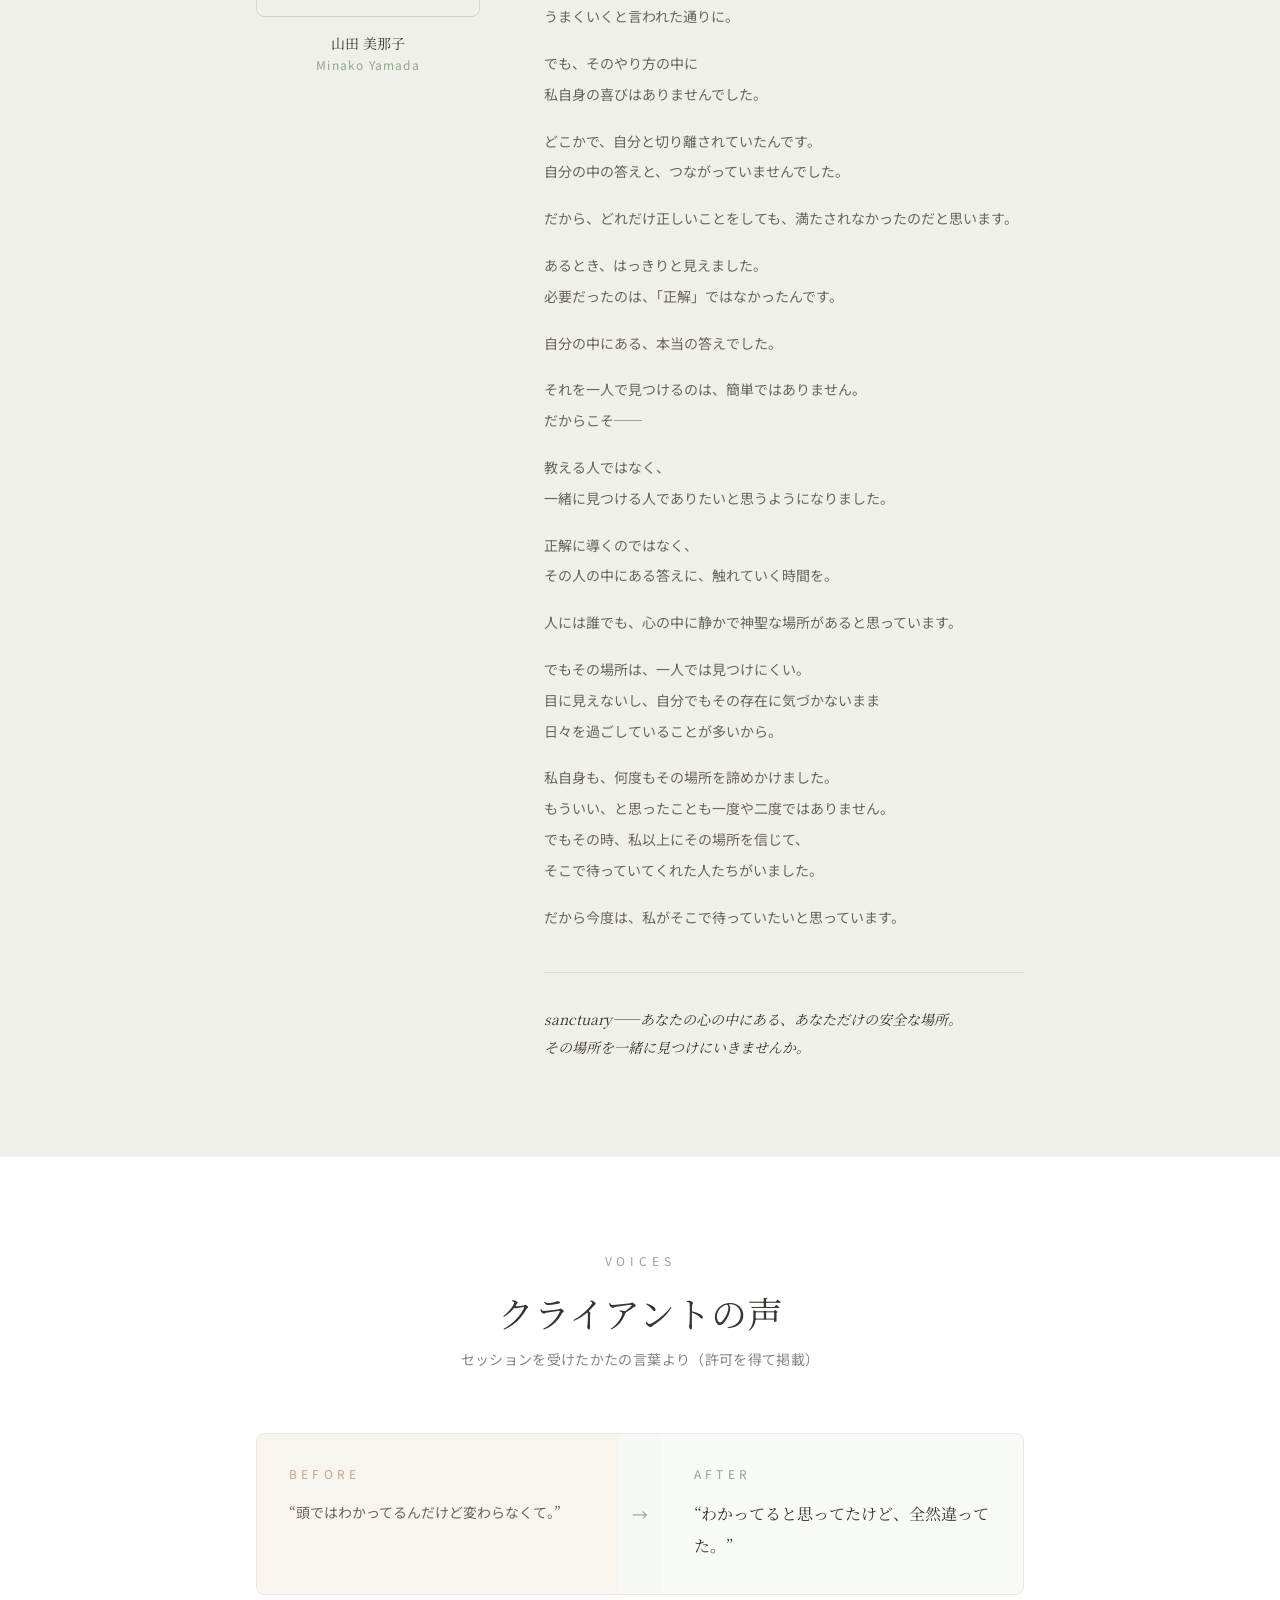
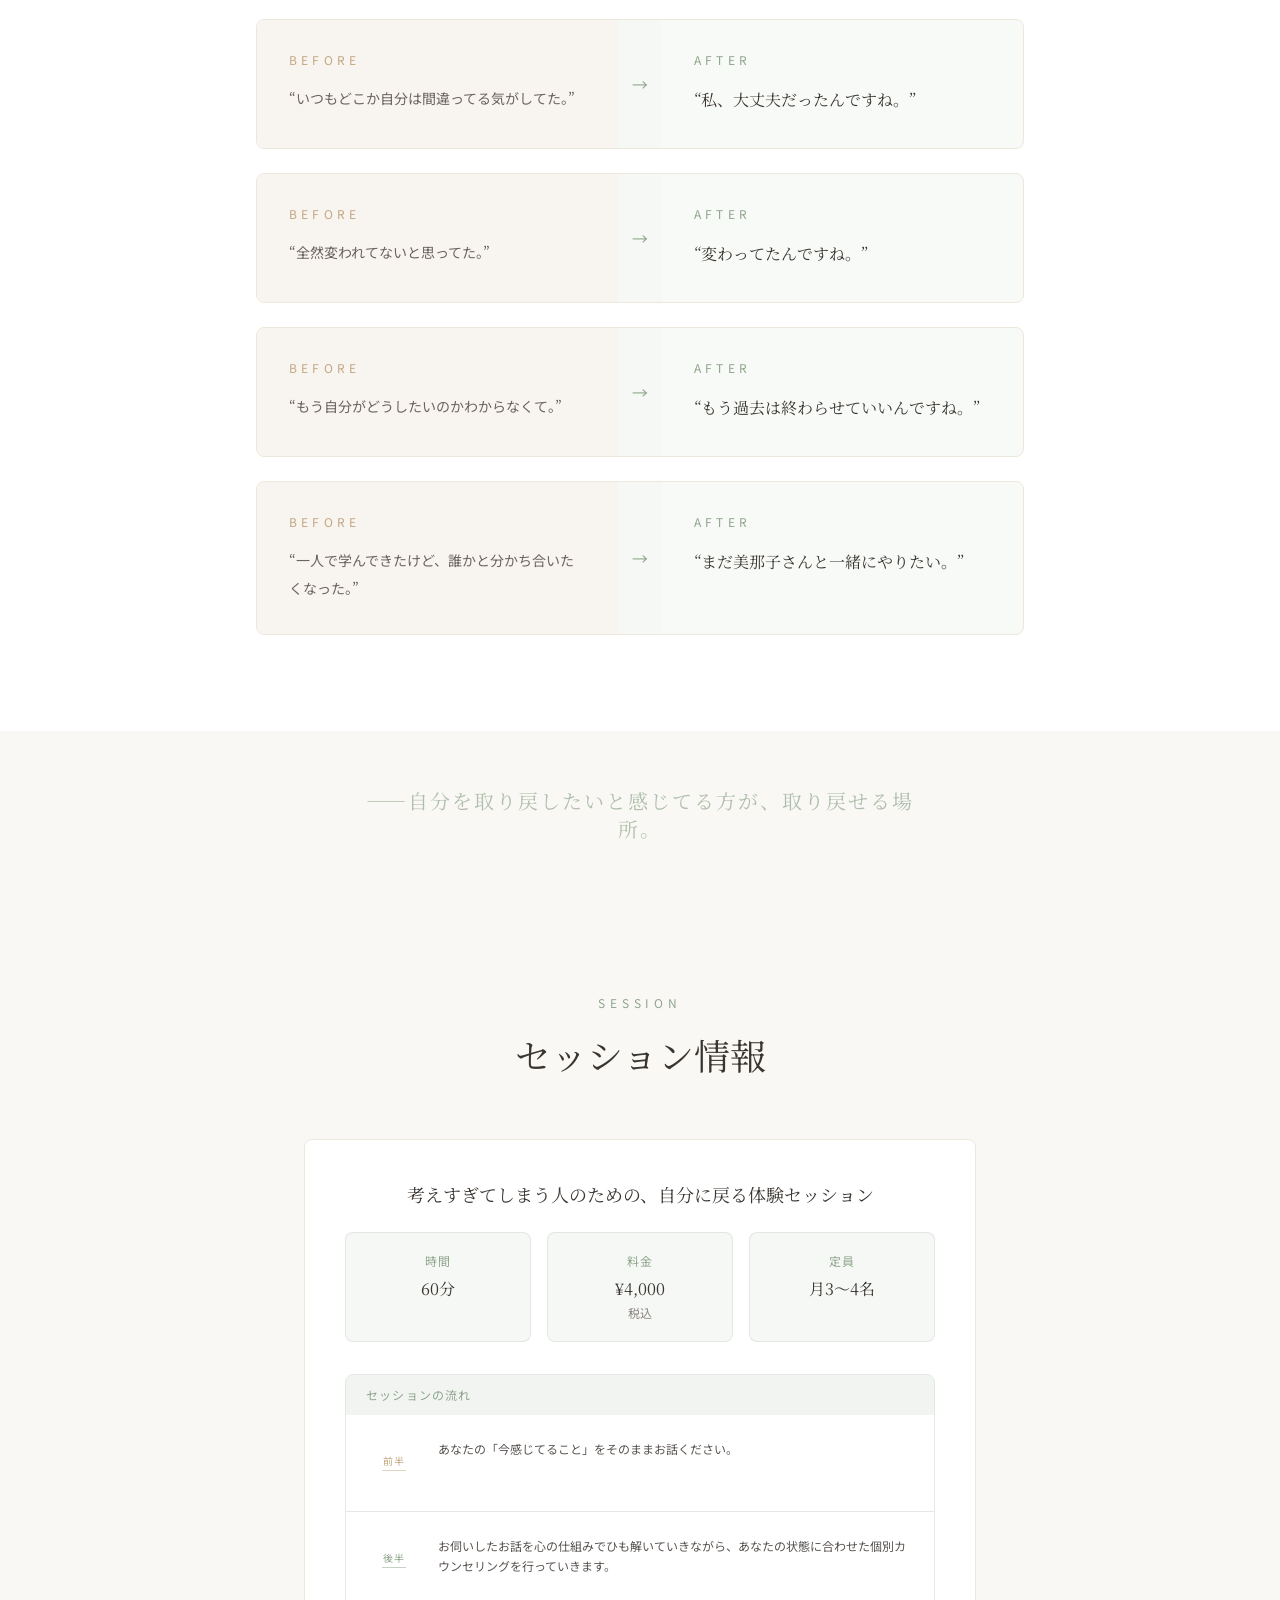
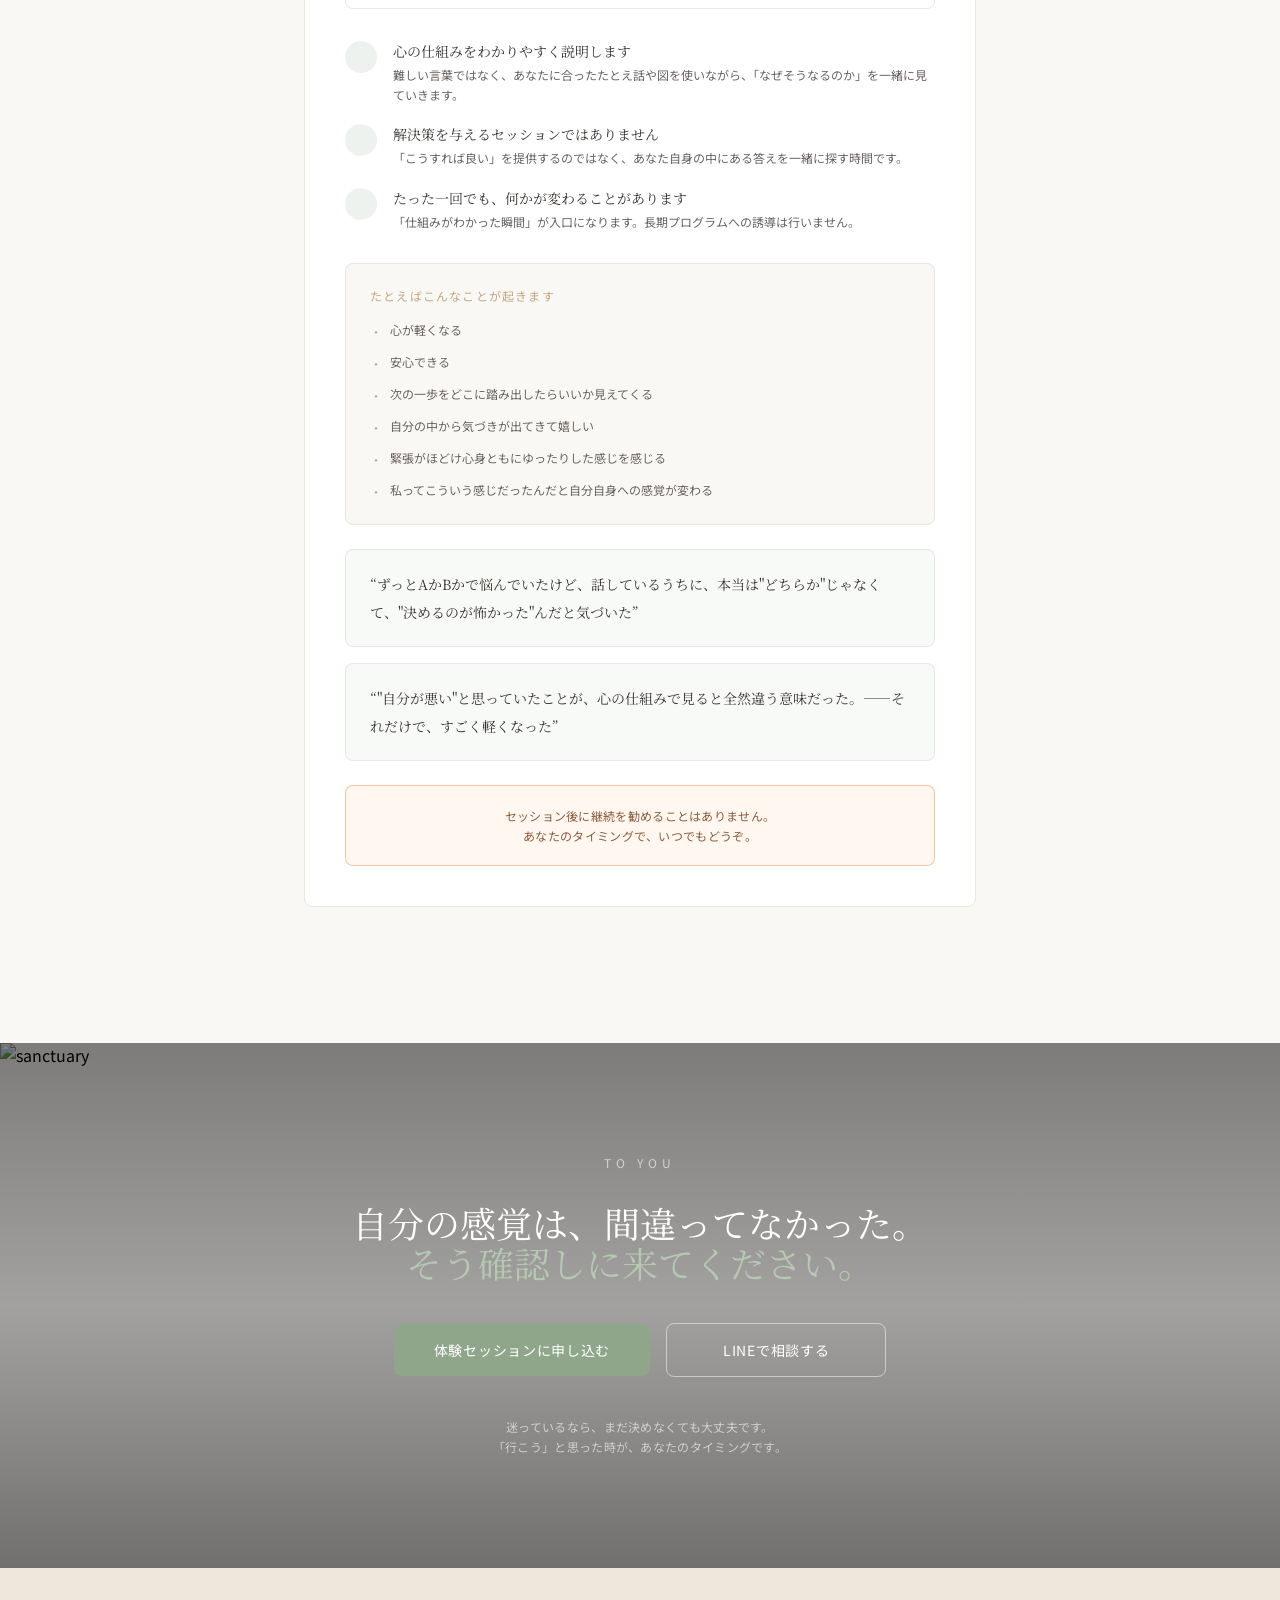
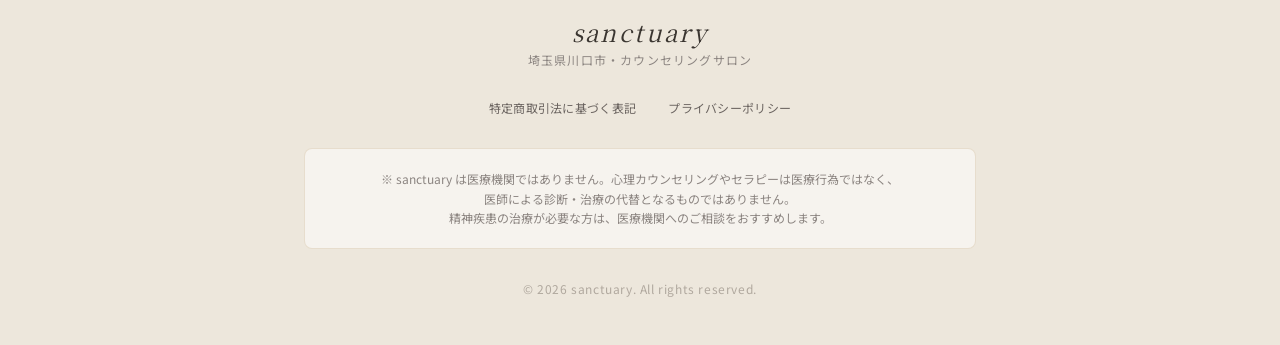
==== commit 0cd0b8f4: "Merge: Meta Pixel + 最新ビルド" ====
--- a/index.html
+++ b/index.html
@@ -2,10 +2,9 @@
 <html lang="ja">
   <head>
     <meta charset="UTF-8" />
-    <link rel="icon" type="image/svg+xml" href="./vite.svg" />
     <meta name="viewport" content="width=device-width, initial-scale=1.0" />
     <title>sanctuary｜埼玉県川口市のセラピー・カウンセリングサロン</title>
-    <meta name="description" content="埼玉県川口市のカウンセリングサロン「sanctuary」。心の仕組みから、あなたに起きていることを一緒に見ていきます。考え続けてしまう・自分の感覚がわからない・変わりたいのに変われない方へ。" />
+    <meta name="description" content="埼玉県川口市のカウンセリングサロン『sanctuary』。心の仕組みから、あなたに起きていることを一緒に見ていきます。考え続けてしまう・自分の感覚がわからない・変わりたいのに変われない方へ。" />
     <meta name="keywords" content="川口市カウンセリング,埼玉セラピー,心理カウンセリング川口,sanctuary,サンクチュアリ" />
     <link rel="canonical" href="https://lp.hypnotherapy-kawaguchi.site/" />
     <meta name="last-modified" content="2026-03-23" />
@@ -44,8 +43,8 @@
       "url": "https://lp.hypnotherapy-kawaguchi.site/"
     }
     </script>
-    <script type="module" crossorigin src="./assets/index-D2WRVsPv.js"></script>
-    <link rel="stylesheet" crossorigin href="./assets/index-CUjInTkx.css">
+    <script type="module" crossorigin src="/assets/index-C9bmRJgO.js"></script>
+    <link rel="stylesheet" crossorigin href="/assets/index-CUjInTkx.css">
     <!-- Meta Pixel Code -->
     <script>
     !function(f,b,e,v,n,t,s)
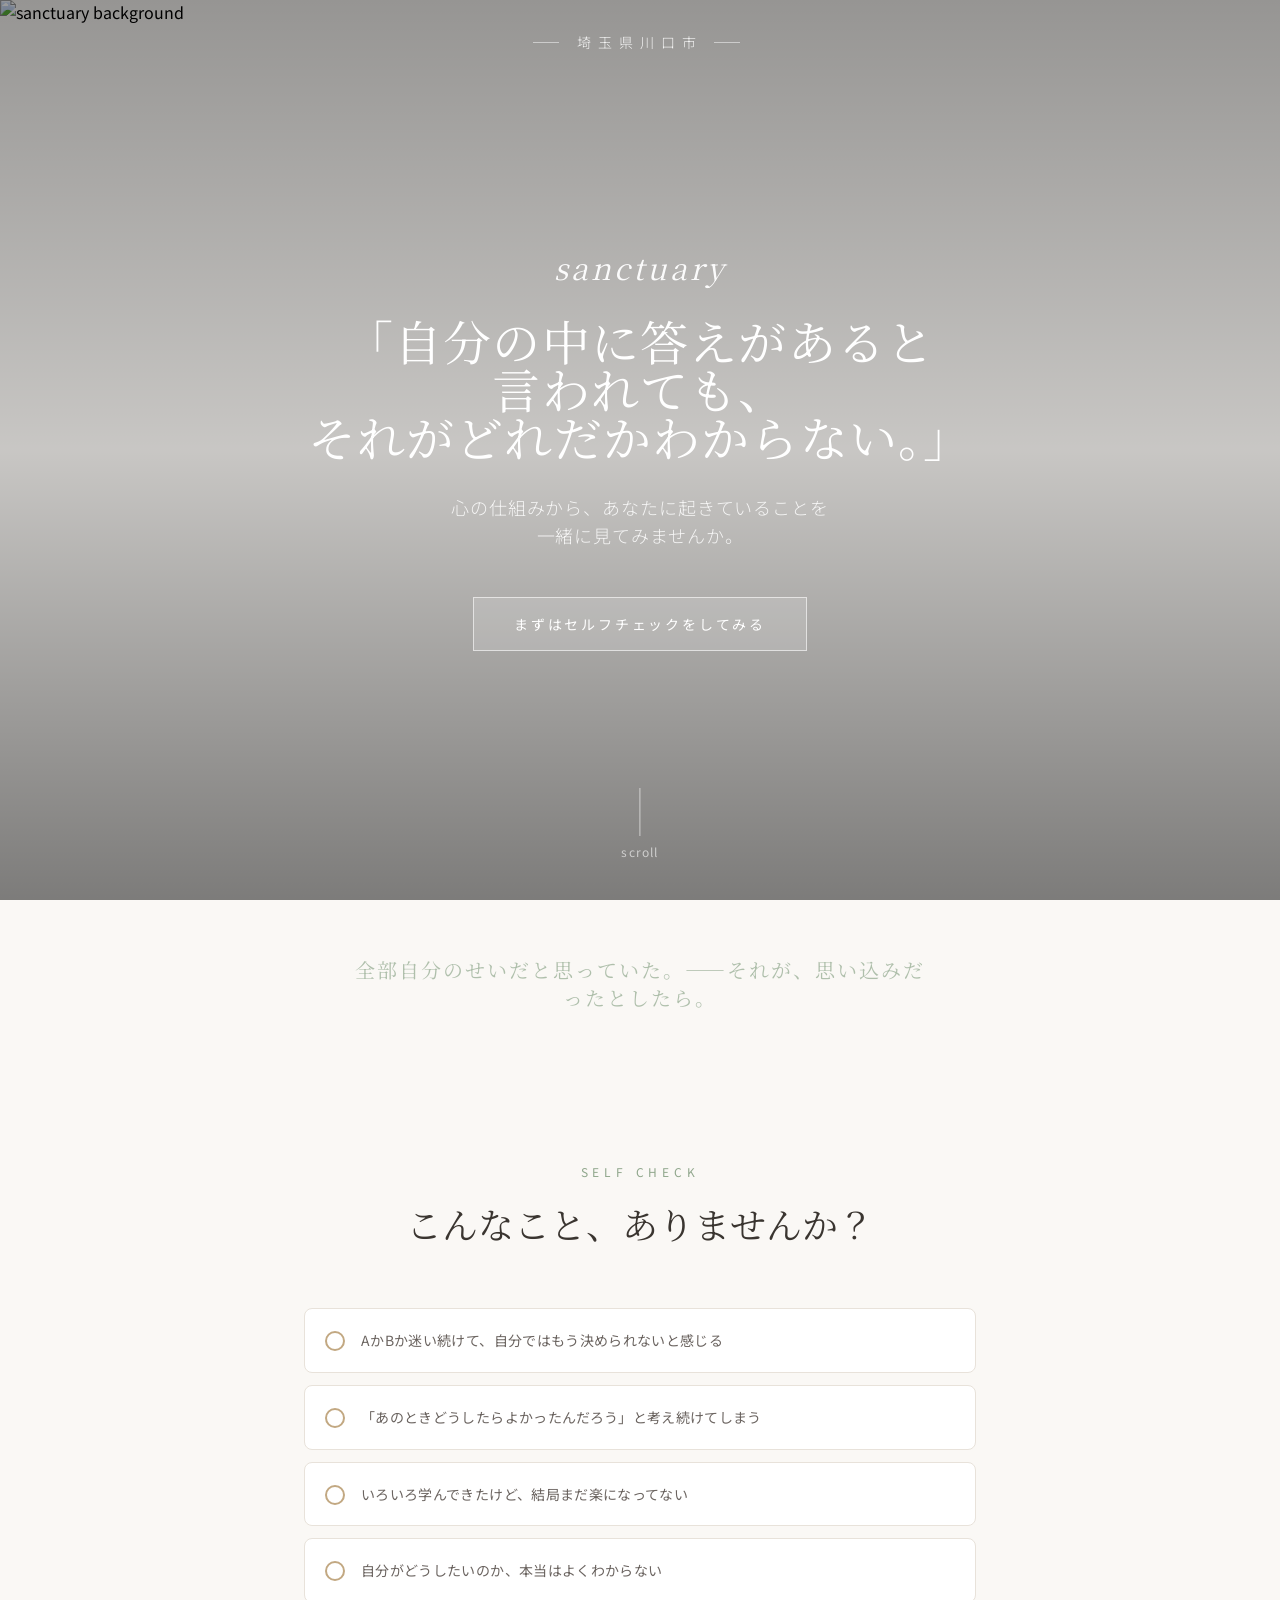
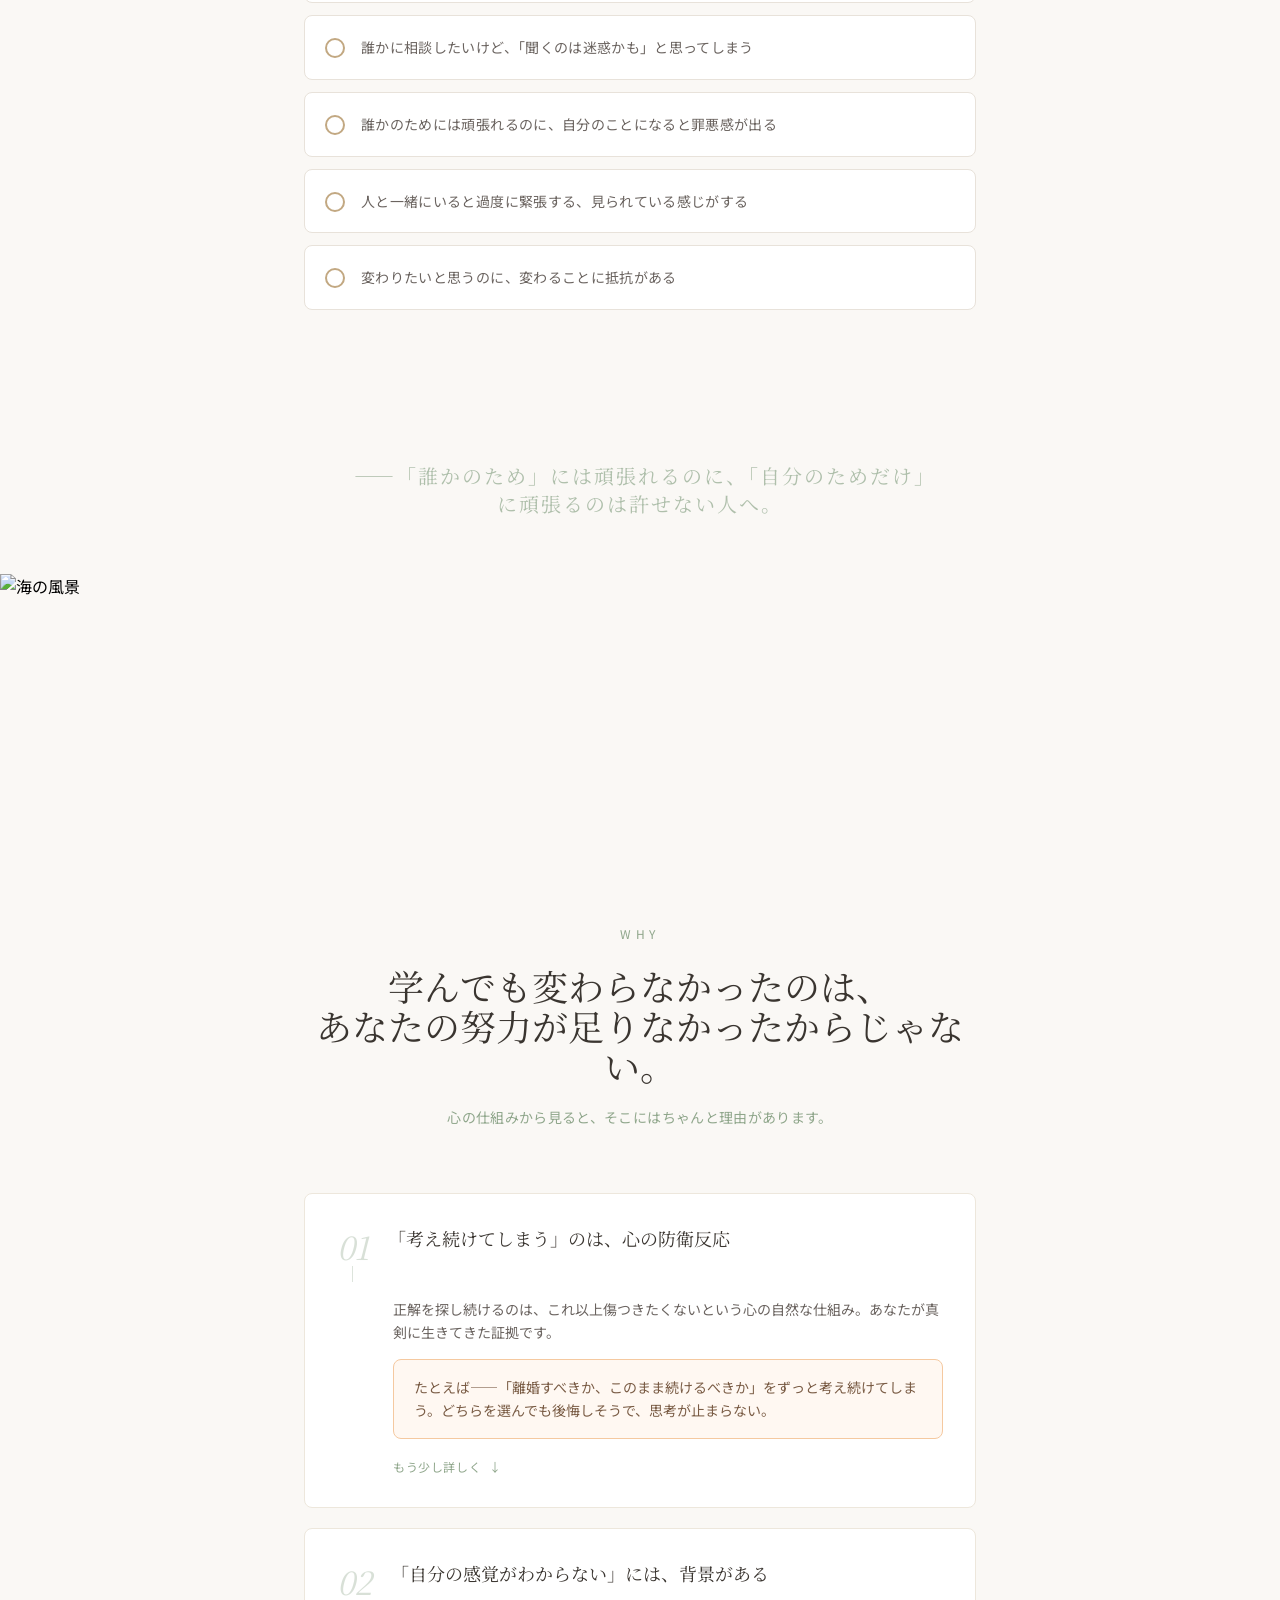
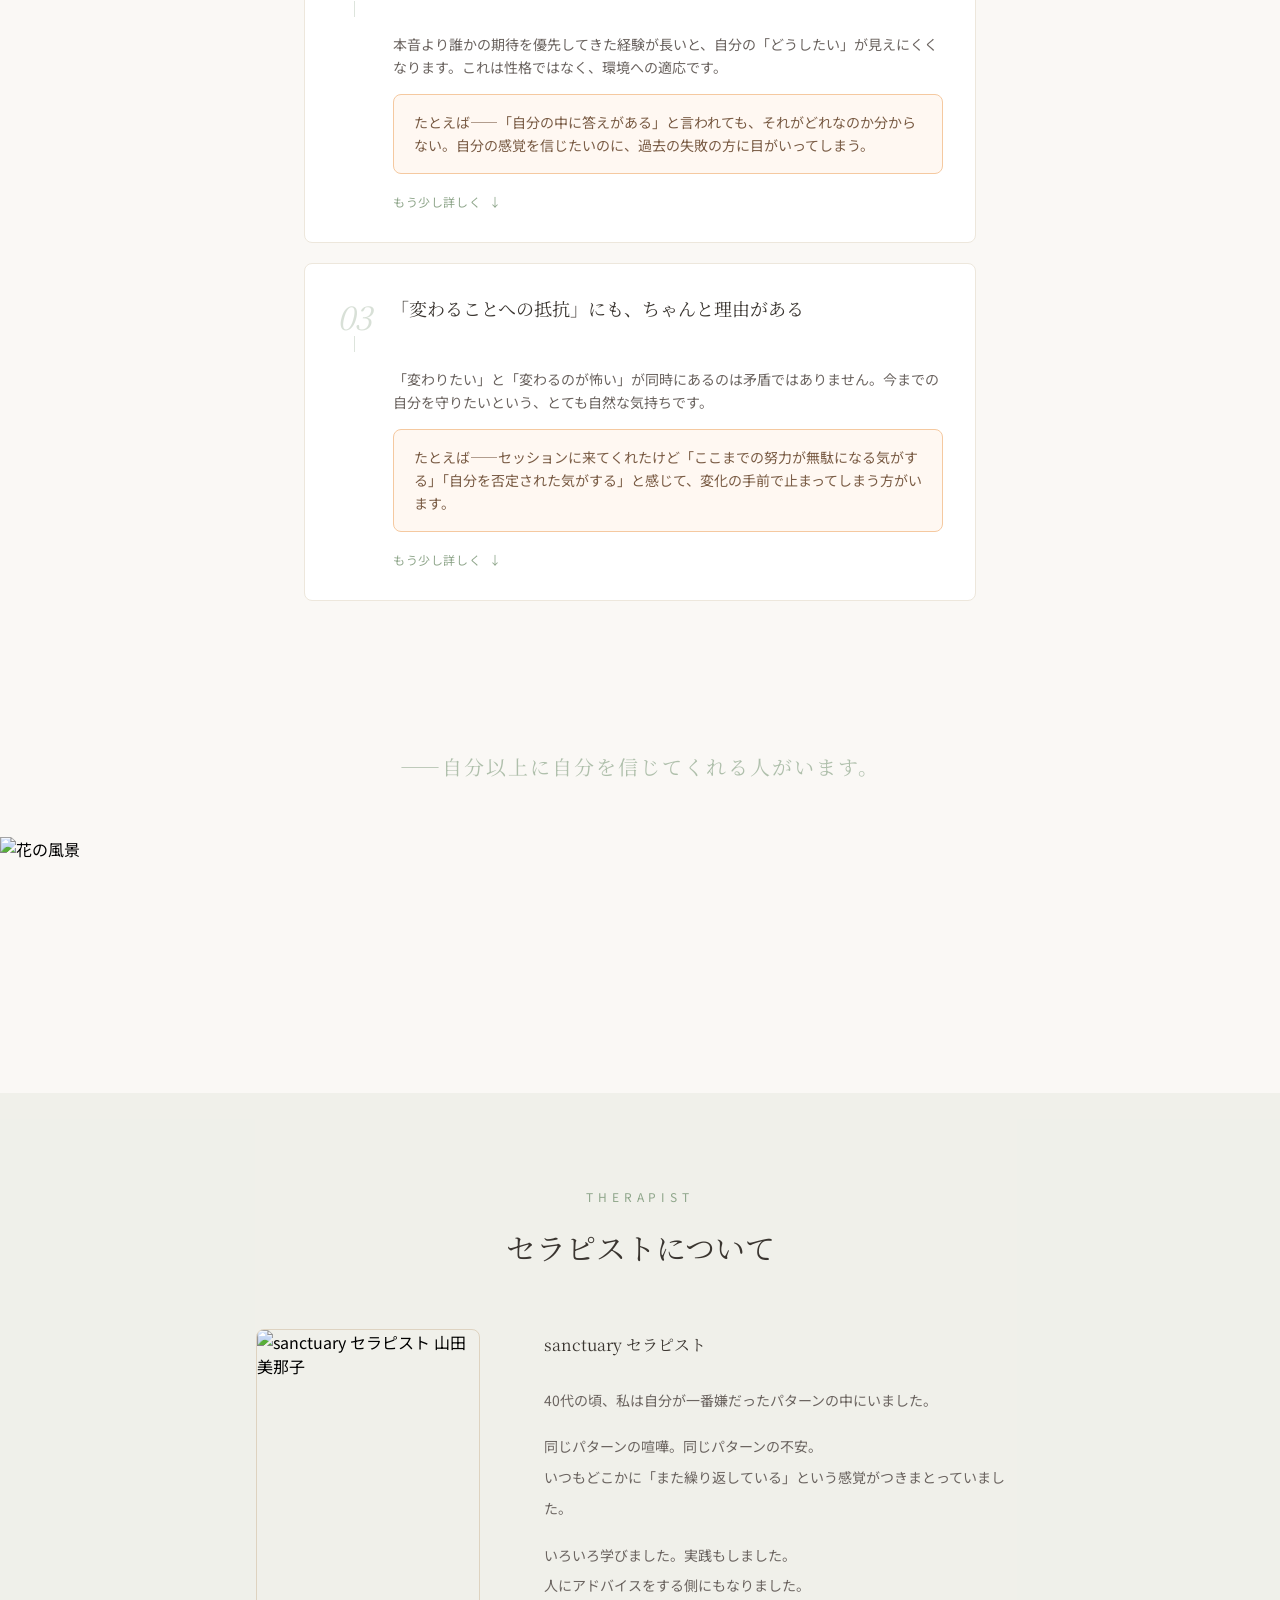
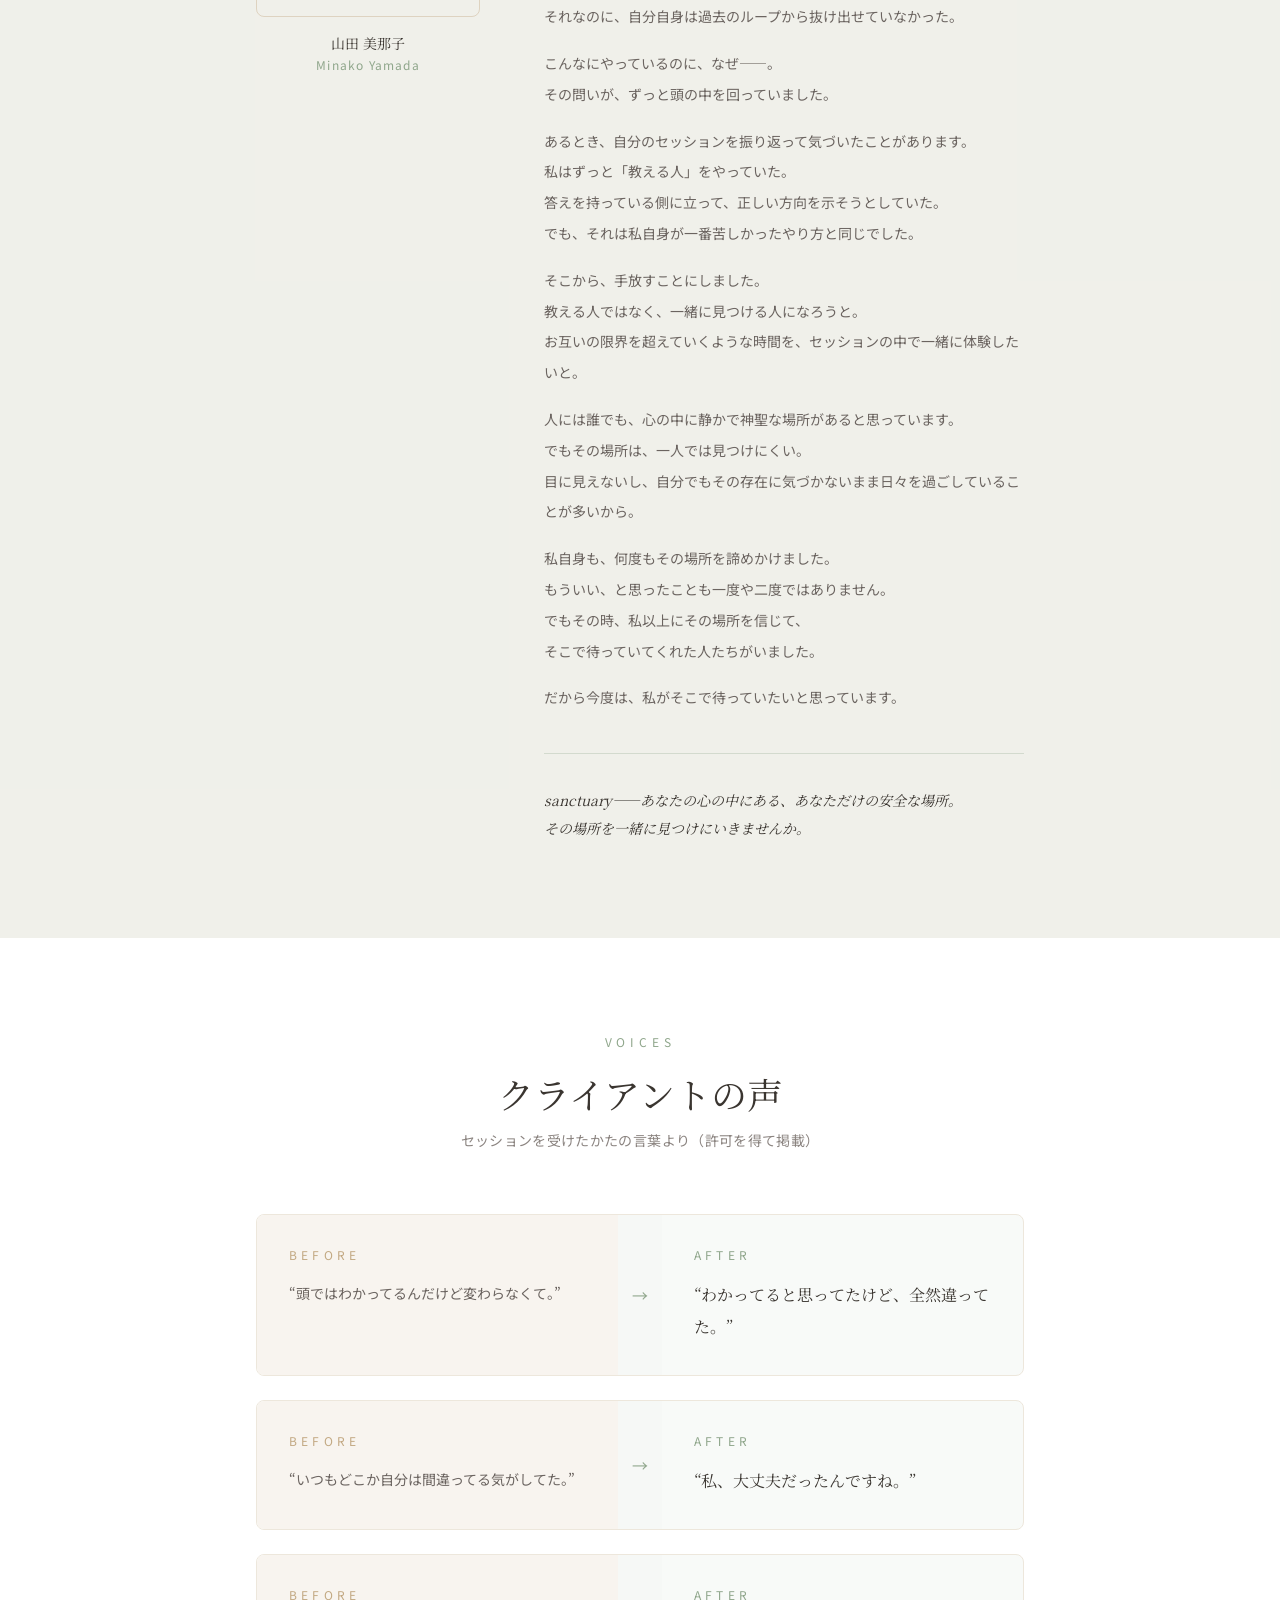
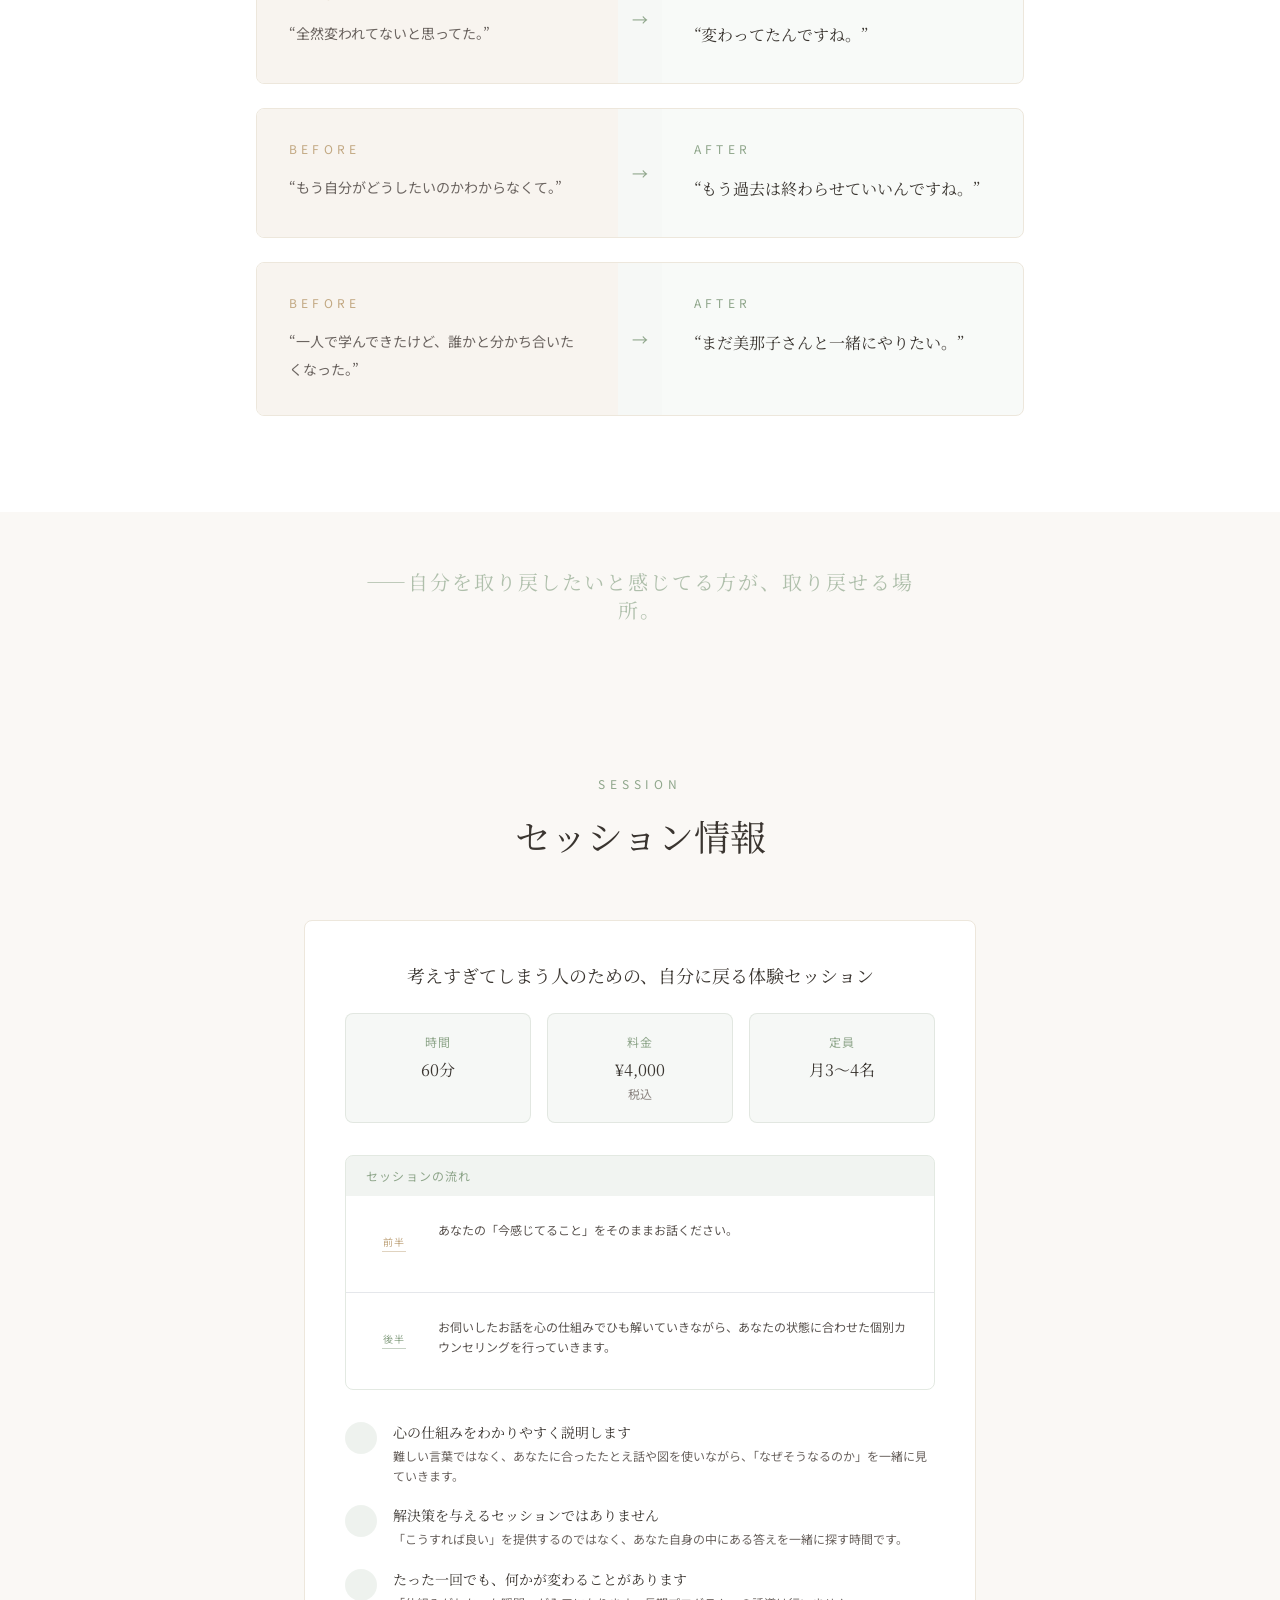
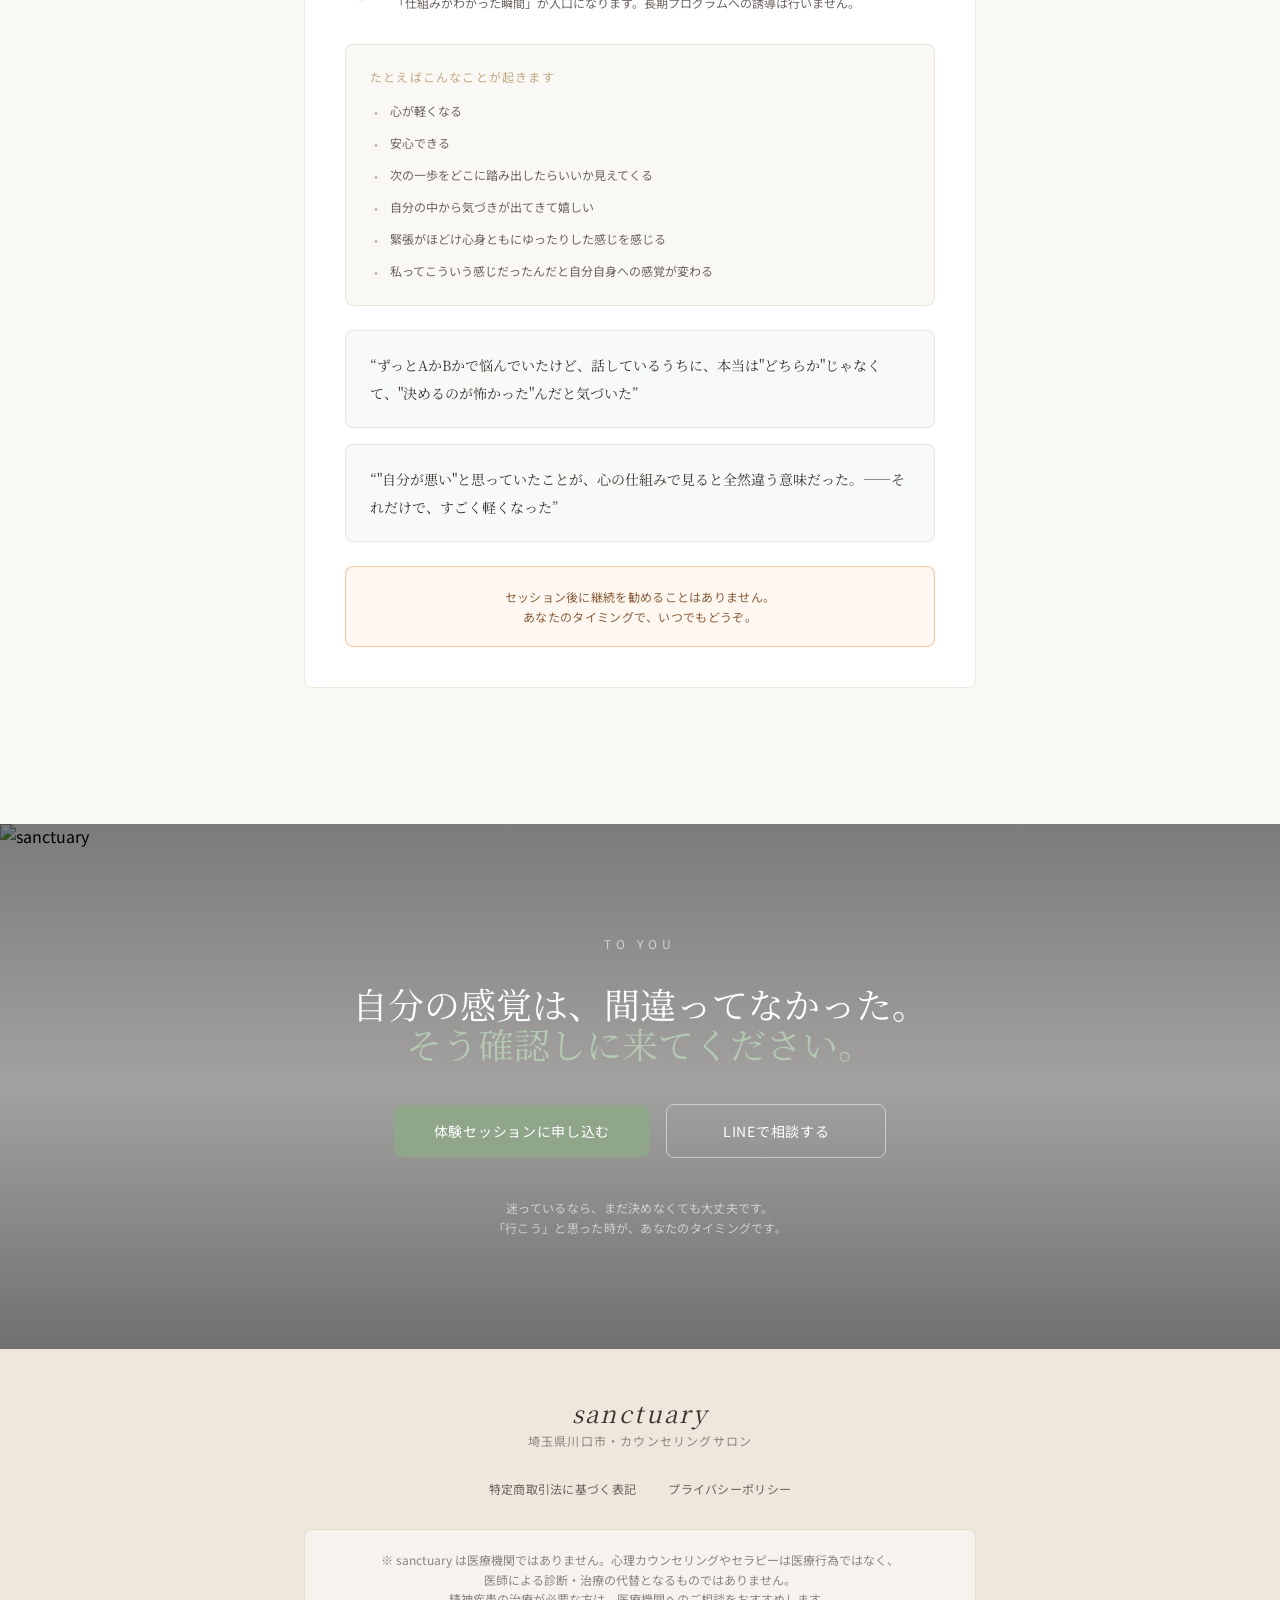
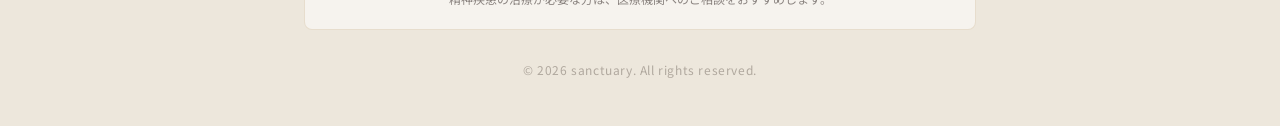
==== commit 9f80c99d: "Fix form" ====
--- a/index.html
+++ b/index.html
@@ -2,9 +2,10 @@
 <html lang="ja">
   <head>
     <meta charset="UTF-8" />
+    <link rel="icon" type="image/svg+xml" href="./vite.svg" />
     <meta name="viewport" content="width=device-width, initial-scale=1.0" />
     <title>sanctuary｜埼玉県川口市のセラピー・カウンセリングサロン</title>
-    <meta name="description" content="埼玉県川口市のカウンセリングサロン『sanctuary』。心の仕組みから、あなたに起きていることを一緒に見ていきます。考え続けてしまう・自分の感覚がわからない・変わりたいのに変われない方へ。" />
+    <meta name="description" content="埼玉県川口市のカウンセリングサロン「sanctuary」。心の仕組みから、あなたに起きていることを一緒に見ていきます。考え続けてしまう・自分の感覚がわからない・変わりたいのに変われない方へ。" />
     <meta name="keywords" content="川口市カウンセリング,埼玉セラピー,心理カウンセリング川口,sanctuary,サンクチュアリ" />
     <link rel="canonical" href="https://lp.hypnotherapy-kawaguchi.site/" />
     <meta name="last-modified" content="2026-03-23" />
@@ -43,25 +44,8 @@
       "url": "https://lp.hypnotherapy-kawaguchi.site/"
     }
     </script>
-    <script type="module" crossorigin src="/assets/index-C9bmRJgO.js"></script>
-    <link rel="stylesheet" crossorigin href="/assets/index-CUjInTkx.css">
-    <!-- Meta Pixel Code -->
-    <script>
-    !function(f,b,e,v,n,t,s)
-    {if(f.fbq)return;n=f.fbq=function(){n.callMethod?
-    n.callMethod.apply(n,arguments):n.queue.push(arguments)};
-    if(!f._fbq)f._fbq=n;n.push=n;n.loaded=!0;n.version='2.0';
-    n.queue=[];t=b.createElement(e);t.async=!0;
-    t.src=v;s=b.getElementsByTagName(e)[0];
-    s.parentNode.insertBefore(t,s)}(window, document,'script',
-    'https://connect.facebook.net/en_US/fbevents.js');
-    fbq('init', '958810983221095');
-    fbq('track', 'PageView');
-    </script>
-    <noscript><img height="1" width="1" style="display:none"
-    src="https://www.facebook.com/tr?id=958810983221095&ev=PageView&noscript=1"
-    /></noscript>
-    <!-- End Meta Pixel Code -->
+    <script type="module" crossorigin src="./assets/index-D2WRVsPv.js"></script>
+    <link rel="stylesheet" crossorigin href="./assets/index-CUjInTkx.css">
   </head>
   <body>
     <div id="root"></div>
